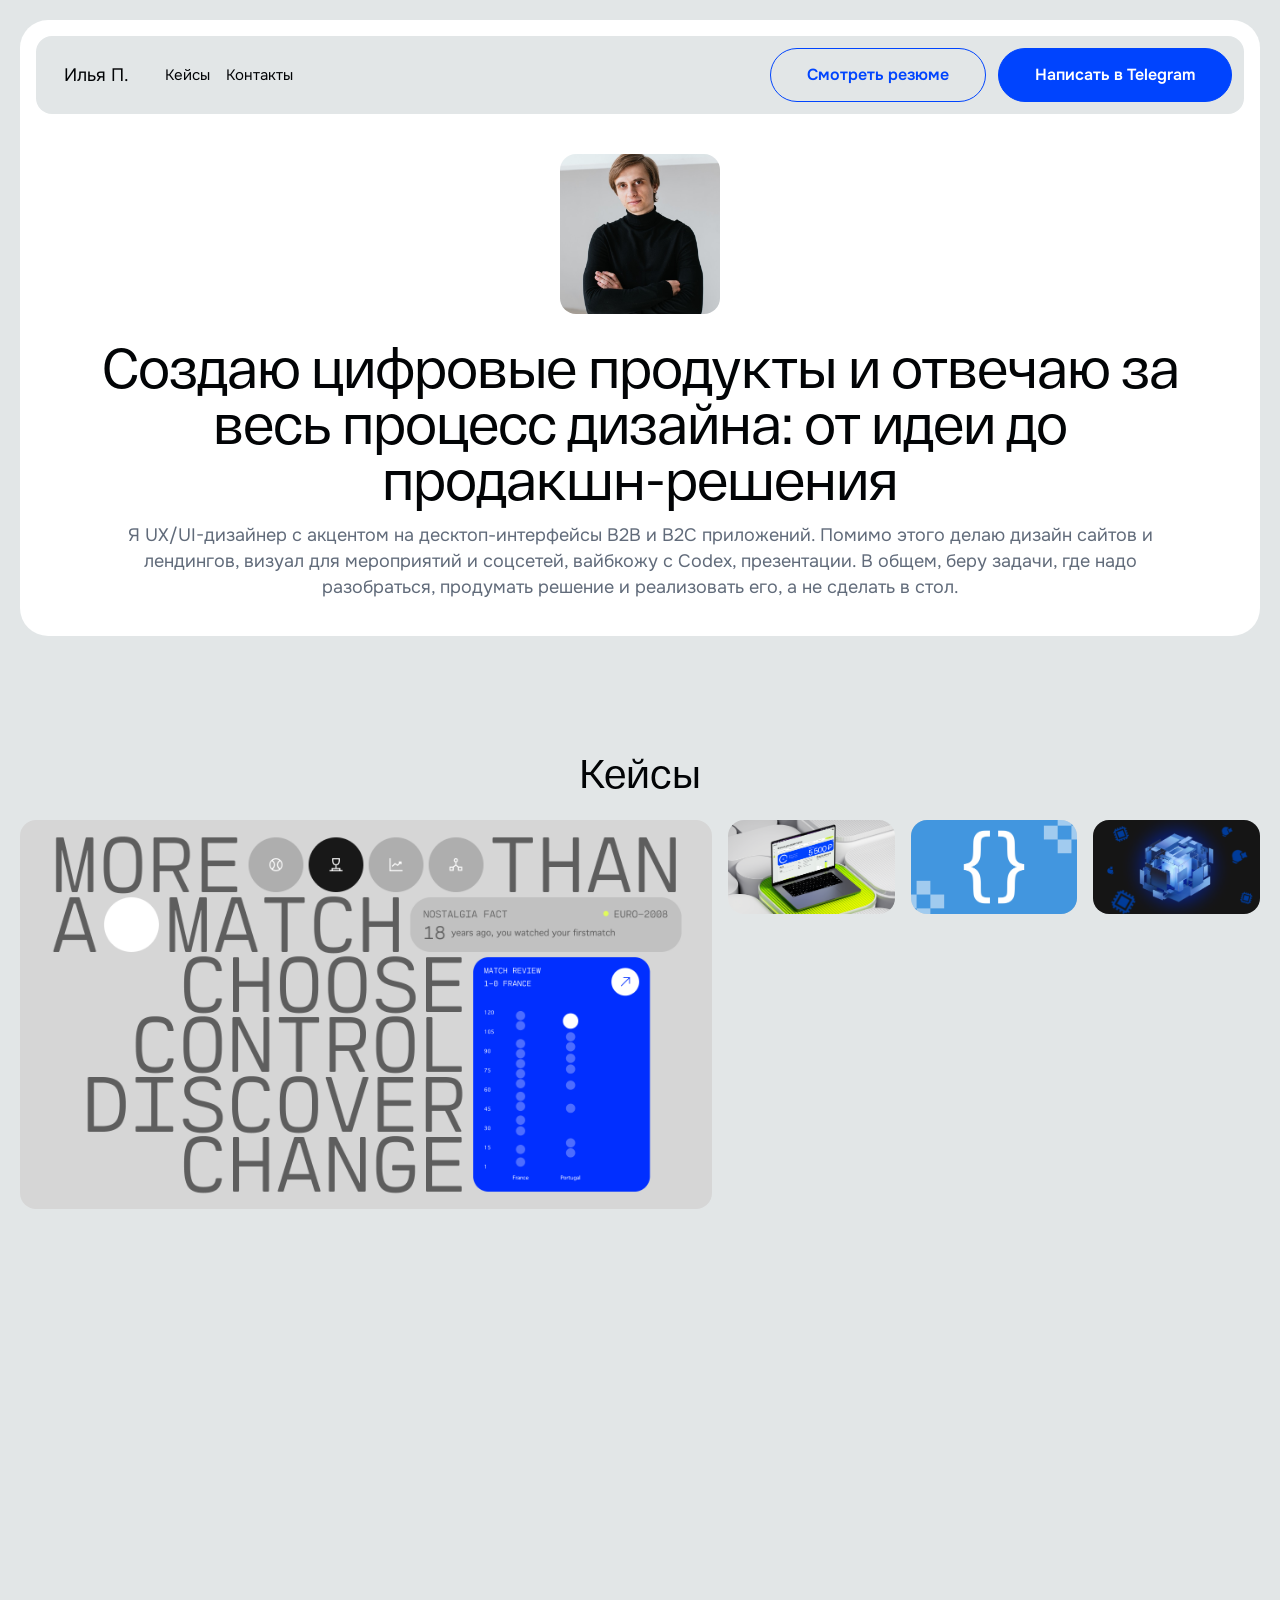
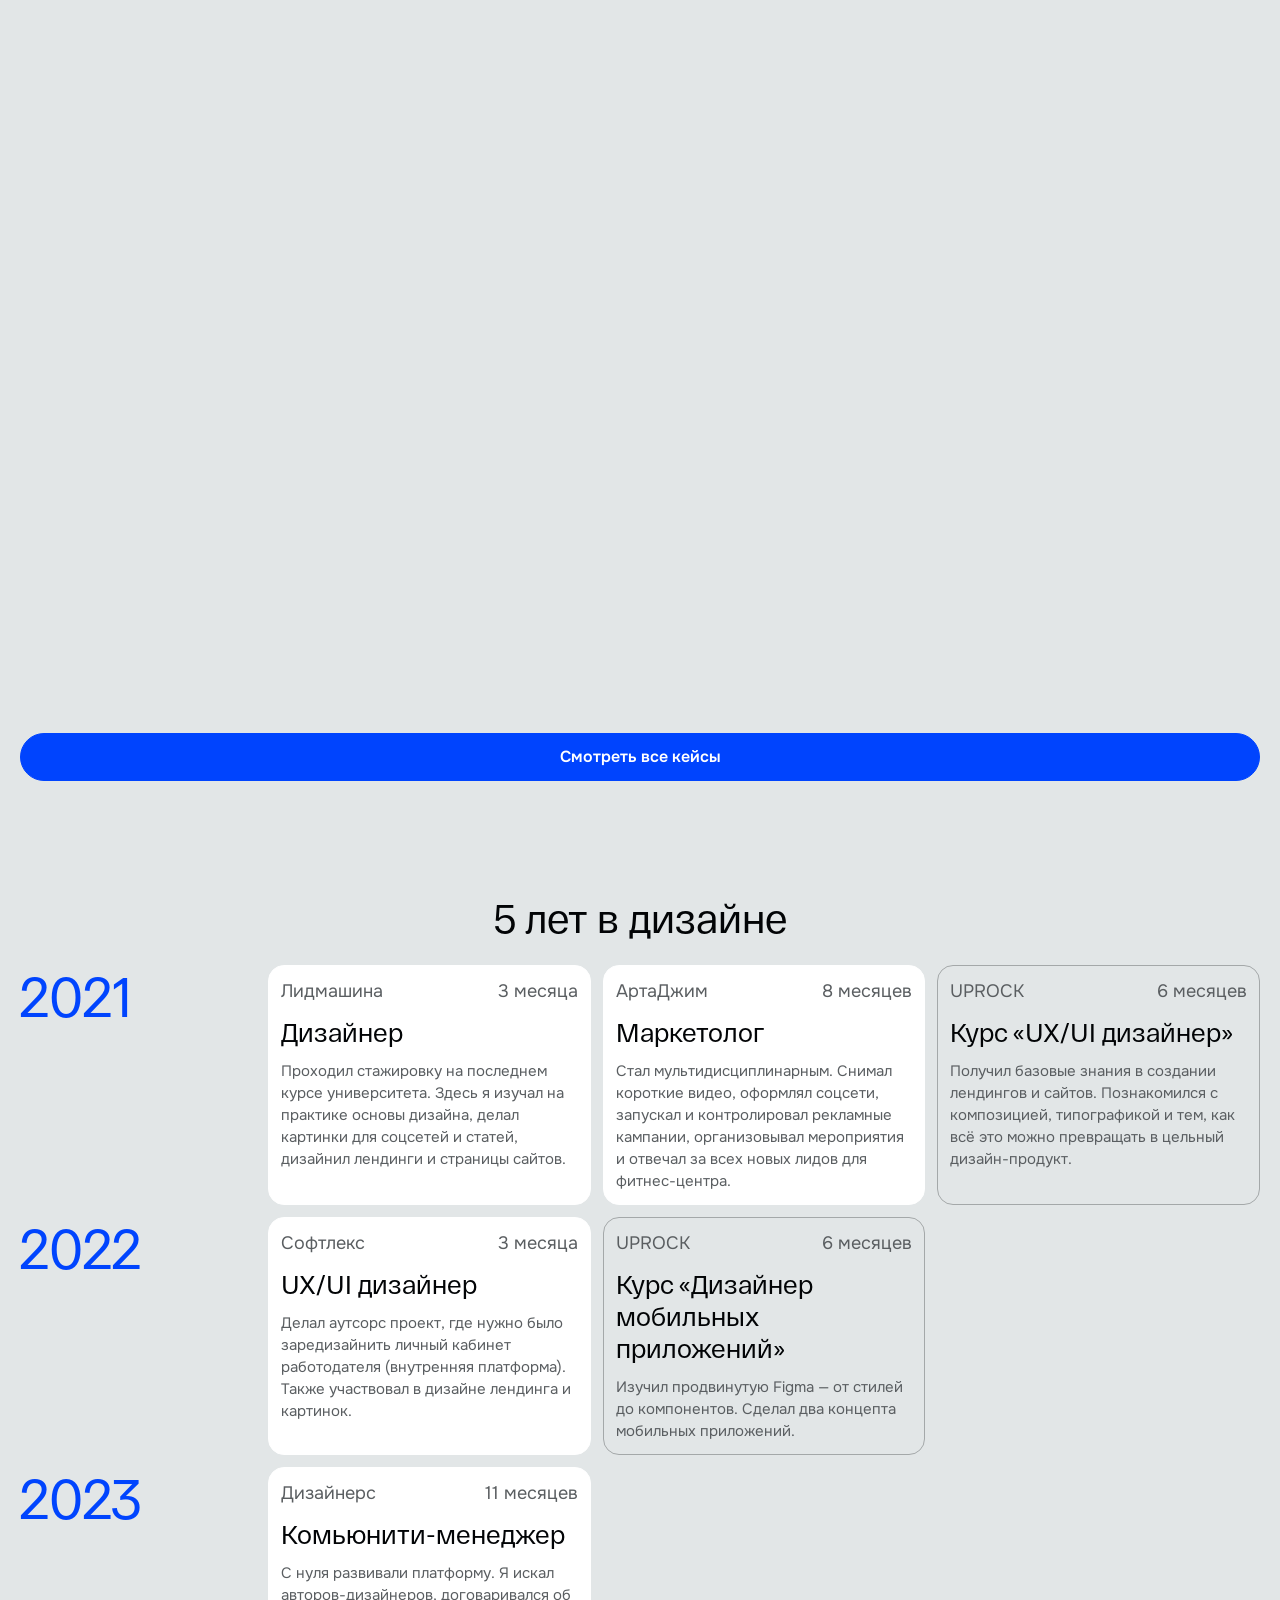
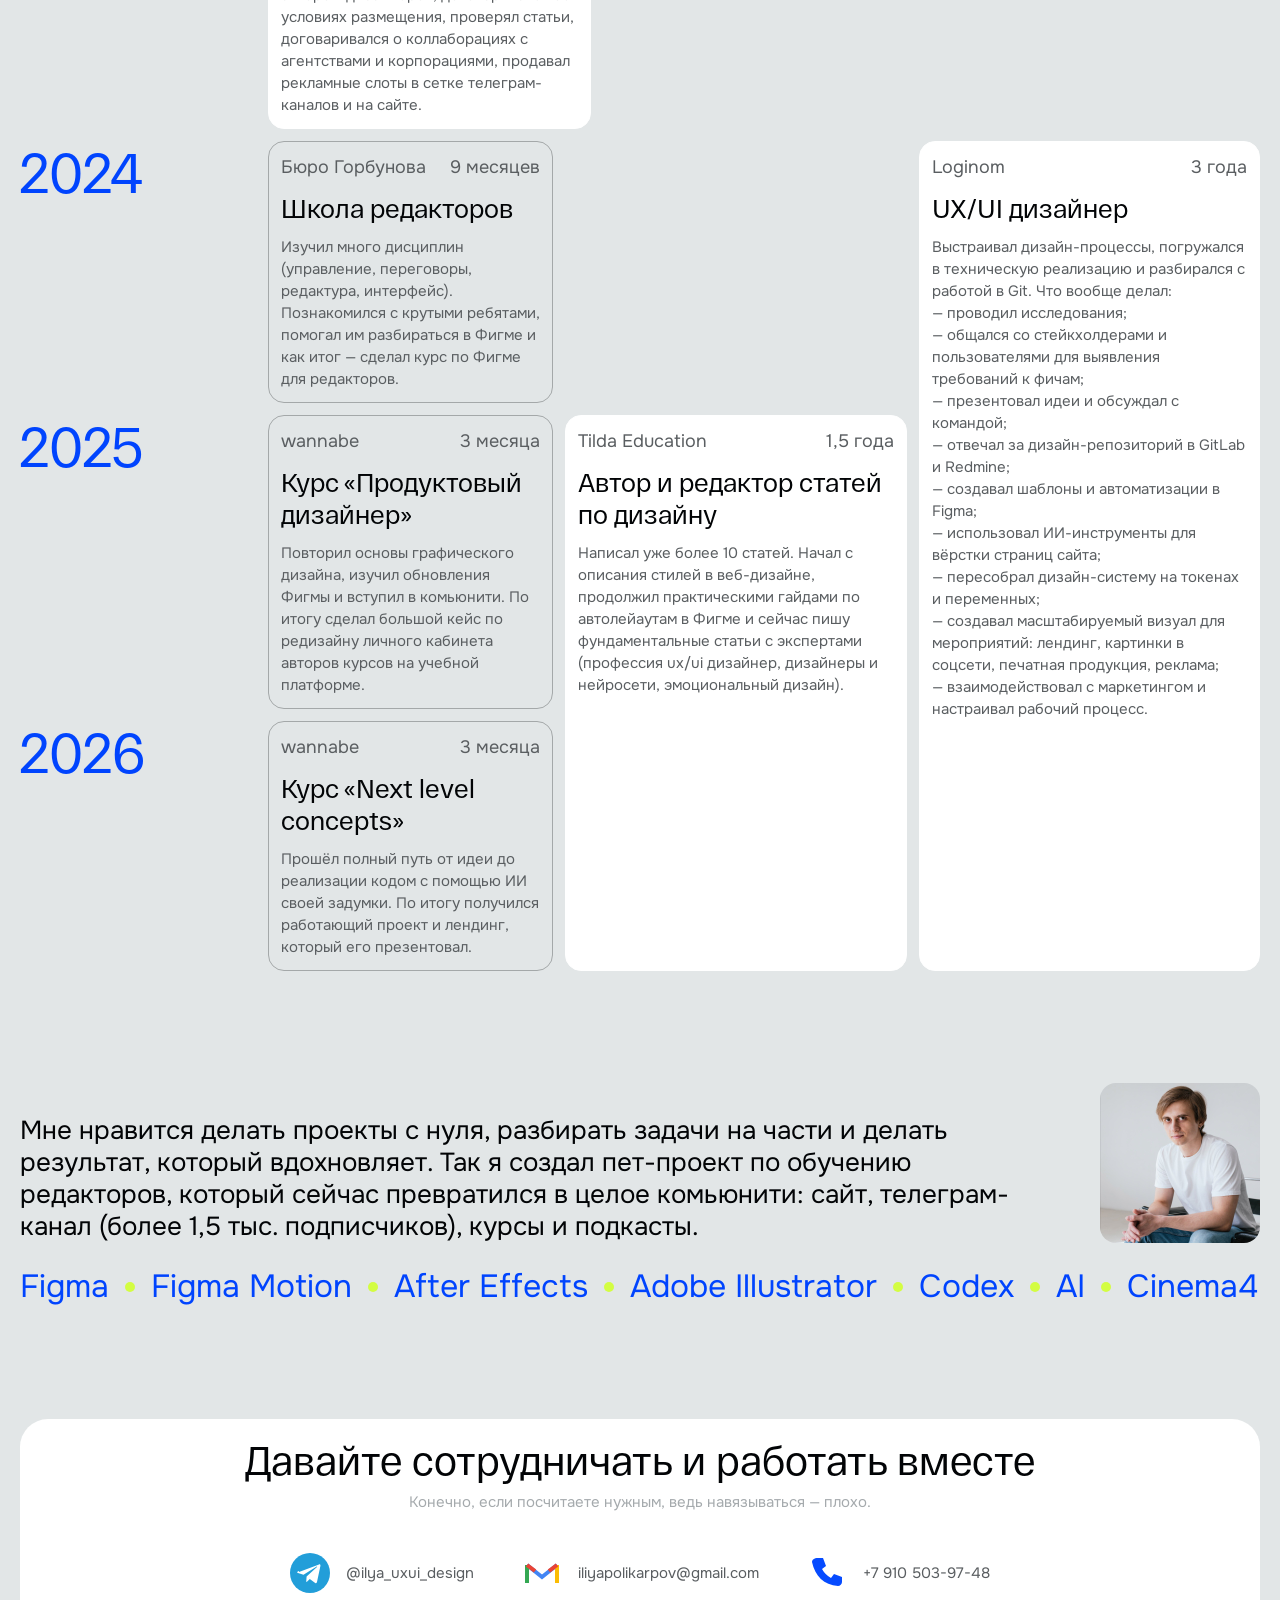
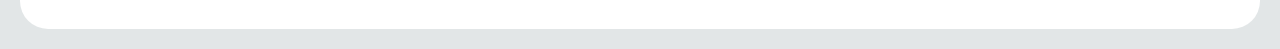
==== index.html @ 9dd13da1 "Update mobile page gutter from Figma" ====
<!doctype html>
<html lang="ru">
  <head>
    <meta charset="utf-8" />
    <meta name="viewport" content="width=device-width, initial-scale=1" />
    <meta name="theme-color" content="#e2e6e7" />
    <meta name="description" content="Илья Поликарпов — UX/UI-дизайнер. Цифровые продукты, интерфейсы, сайты и визуальные коммуникации." />
    <title>Илья Поликарпов — UX/UI-дизайнер</title>
    <link rel="preload" href="/fonts/rf-dewi-regular.otf" as="font" type="font/otf" crossorigin />
    <link rel="preload" href="/fonts/onest-cyrillic.woff2" as="font" type="font/woff2" crossorigin />
    <link rel="stylesheet" href="/styles.css?v=20261017-page-gutter" />
    <script type="module" src="/scripts/site.js?v=20261017-tags-admin"></script>
  </head>
  <body data-page="home">
    <div id="site"></div>
  </body>
</html>
---- styles.css ----
@font-face {
  font-family: "RF Dewi";
  src: url("/fonts/rf-dewi-regular.otf") format("opentype");
  font-style: normal;
  font-weight: 400;
  font-display: swap;
}

@font-face {
  font-family: "Onest";
  src: url("/fonts/onest-cyrillic.woff2") format("woff2");
  font-style: normal;
  font-weight: 400 700;
  font-display: swap;
  unicode-range: U+0301, U+0400-045F, U+0490-0491, U+04B0-04B1, U+2116;
}

@font-face {
  font-family: "Onest";
  src: url("/fonts/onest-latin.woff2") format("woff2");
  font-style: normal;
  font-weight: 400 700;
  font-display: swap;
  unicode-range: U+0000-00FF, U+0131, U+0152-0153, U+02BB-02BC, U+02C6, U+02DA, U+02DC, U+2000-206F, U+20AC, U+2122, U+2191, U+2193, U+2212, U+2215, U+FEFF, U+FFFD;
}

:root {
  color-scheme: light;
  --accent-1: #0044fe;
  --accent-1-hover: #0038d9;
  --accent-2: #d3fd42;
  --text-primary: #020406;
  --text-secondary: #5a5e61;
  --text-tertiary: #616b7a;
  --background-1: #e2e6e7;
  --surface: #fff;
  --charcoal: #323232;
  --page-gutter: 20px;
  --section-gap: 128px;
  --space-xxs: 8px;
  --space-xs: 12px;
  --space-s: 16px;
  --space-m: 24px;
  --space-l: 36px;
  --space-xl: 48px;
  --radius-xl: 999px;
  --radius-l: 40px;
  --radius-m: 24px;
  --radius-s: 16px;
  --radius-large: var(--radius-l);
  --radius-medium: var(--radius-m);
  --radius-small: var(--radius-s);
  --type-h1-size: 64px;
  --type-h1-line: 64px;
  --type-h1-tracking: -1.2px;
  --type-h2-size: 44px;
  --type-h2-line: 52px;
  --type-h2-tracking: -.8px;
  --type-h3-size: 28px;
  --type-h3-line: 36px;
  --type-h3-tracking: 0;
  --type-t1-size: 22px;
  --type-t1-line: 28px;
  --type-t2-size: 18px;
  --type-t2-line: 26px;
  --type-t3-size: 15px;
  --type-t3-line: 22px;
  --type-button-size: 16px;
  --type-button-line: 20px;
  --font-heading: "RF Dewi", Arial, sans-serif;
  --font-body: "Onest", Arial, sans-serif;
}

* { box-sizing: border-box; }

html { scroll-behavior: smooth; }

body {
  min-width: 320px;
  margin: 0;
  background: var(--background-1);
  color: var(--text-primary);
  font-family: var(--font-body);
  font-size: var(--type-t2-size);
  -webkit-font-smoothing: antialiased;
  text-rendering: optimizeLegibility;
}

button, a { font: inherit; }

a { color: inherit; }

a:focus-visible, button:focus-visible {
  outline: 3px solid var(--accent-1);
  outline-offset: 4px;
}

img { display: block; max-width: 100%; }

[hidden] { display: none !important; }

.page-content {
  width: min(100%, 2000px);
  margin-inline: auto;
  padding: var(--page-gutter);
  display: flex;
  flex-direction: column;
  gap: var(--section-gap);
}

.panel, .footer-panel {
  background: var(--surface);
  border-radius: var(--radius-l);
}

.hero-panel, .page-heading {
  padding: 16px 16px 36px;
}

.site-nav {
  min-height: 78px;
  padding: 12px;
  display: flex;
  align-items: center;
  justify-content: space-between;
  gap: 20px;
  border-radius: var(--radius-m);
  background: var(--background-1);
}

.nav-left, .nav-links, .nav-actions {
  display: flex;
  align-items: center;
}

.nav-left { gap: 36px; }
.nav-links { gap: 16px; }
.nav-actions { gap: 12px; }

.brand, .nav-links a {
  text-decoration: none;
  white-space: nowrap;
}

.brand {
  padding-left: 16px;
  font-size: var(--type-t2-size);
  line-height: var(--type-t2-line);
}

.brand-short { display: none; }

.nav-links a {
  padding: 7px 0;
  font-size: var(--type-t3-size);
  line-height: var(--type-t3-line);
  transition: color 160ms ease;
}

.nav-links a:hover, .nav-links a[aria-current="page"] { color: var(--accent-1); }

.button {
  min-height: 54px;
  padding: 16px 36px;
  display: inline-flex;
  align-items: center;
  justify-content: center;
  border: 1px solid var(--accent-1);
  border-radius: 999px;
  font-size: var(--type-button-size);
  font-weight: 600;
  line-height: var(--type-button-line);
  text-align: center;
  text-decoration: none;
  transition: background-color 160ms ease, border-color 160ms ease, color 160ms ease, transform 160ms ease;
}

.button:hover { transform: translateY(-1px); }
.button-primary { color: #fff; background: var(--accent-1); }
.button-primary:hover { border-color: var(--accent-1-hover); background: var(--accent-1-hover); }
.button-secondary { color: var(--accent-1); background: transparent; }
.button-secondary:hover { color: #fff; background: var(--accent-1); }

.hero-copy, .page-heading__copy {
  width: min(100%, 1300px);
  margin: 40px auto 0;
  display: flex;
  flex-direction: column;
  align-items: center;
  gap: 16px;
  text-align: center;
}

.hero-copy { max-width: 1100px; gap: 24px; }
.hero-copy__text { width: 100%; display: flex; flex-direction: column; align-items: center; gap: 16px; }

.hero-avatar, .contact-intro > img {
  width: 160px;
  height: 160px;
  flex: 0 0 auto;
  border-radius: var(--radius-small);
  object-fit: cover;
}

.hero-avatar { border-radius: var(--radius-medium); object-position: center 40%; }

h1, h2, h3, h4, p { margin: 0; }

.hero-copy__text h1, .page-heading__copy h1, .contact-intro h1 {
  font-family: var(--font-heading);
  font-size: var(--type-h1-size);
  font-weight: 400;
  line-height: var(--type-h1-line);
  letter-spacing: var(--type-h1-tracking);
}

.hero-copy__text h1 { max-width: 1100px; }

.hero-copy__text p, .page-heading__copy p, .contact-intro p {
  color: var(--text-tertiary);
  font-size: var(--type-t2-size);
  line-height: var(--type-t2-line);
}

.hero-copy__text p { max-width: 1100px; }

.content-section { display: flex; flex-direction: column; gap: 24px; }

.section-title {
  font-family: var(--font-heading);
  font-size: var(--type-h2-size);
  font-weight: 400;
  line-height: var(--type-h2-line);
  text-align: center;
}

.featured-stage { position: relative; }
.featured-grid { overflow: hidden; }
.featured-track { display: grid; grid-template-columns: minmax(0, 4.23fr) repeat(3, minmax(0, 1fr)); gap: 16px; }

.featured-card {
  position: relative;
  min-width: 0;
  aspect-ratio: 16 / 9;
  overflow: visible;
  display: block;
  border-radius: var(--radius-s);
  background: #cfd3d4;
  text-decoration: none;
}

.featured-card > img {
  width: 100%;
  height: 100%;
  border-radius: inherit;
  object-fit: cover;
  transition: filter 180ms ease, transform 180ms ease;
}
.featured-card picture { width: 100%; height: 100%; display: block; }
.featured-card picture img { width: 100%; height: 100%; border-radius: inherit; object-fit: cover; }
.featured-card__mobile-copy { display: none; }

.featured-card:hover picture img { filter: brightness(.94); }
.featured-card__label { position: absolute; left: 12px; bottom: 12px; color: transparent; }

.case-tooltip {
  position: fixed;
  z-index: 20;
  left: 0;
  top: 0;
  width: min(500px, calc(100vw - 24px));
  padding: 16px;
  display: none;
  flex-direction: column;
  gap: 10px;
  overflow: hidden;
  border-radius: var(--radius-small);
  color: var(--text-primary);
  background: var(--accent-2);
  box-shadow: 0 12px 36px rgb(0 0 0 / 15%);
  pointer-events: none;
}

.case-tooltip strong {
  font-family: var(--font-heading);
  font-size: var(--type-h3-size);
  font-weight: 400;
  line-height: 1.2;
}

.case-tooltip > span:not(.tag-list) { font-size: 14px; line-height: 1.45; }
.case-tooltip.is-visible { display: flex; }

.tag-list { display: flex; flex-wrap: wrap; gap: var(--space-xxs); }
.tag {
  padding: var(--space-xxs) var(--space-s);
  border: 1px solid currentColor;
  border-radius: 999px;
  font-size: var(--type-t2-size);
  line-height: var(--type-t2-line);
  white-space: nowrap;
}

.all-cases { width: 100%; min-height: 48px; padding: 12px 20px; }

.experience-section { gap: 24px; }
.timeline { width: 100%; display: flex; flex-direction: column; gap: 12px; }
.timeline-early { display: flex; flex-direction: column; gap: 12px; }
.timeline-late { display: grid; grid-template-columns: 43% minmax(0, 1fr) minmax(0, 1fr); grid-template-rows: auto auto auto; gap: 12px; align-items: stretch; }
.timeline-late .timeline-year { grid-column: 1; grid-template-columns: 200px minmax(0, 1fr); gap: 48px; }
.timeline-late .timeline-year--2024 { grid-row: 1; }
.timeline-late .timeline-year--2025 { grid-row: 2; }
.timeline-late .timeline-year--2026 { grid-row: 3; }
.timeline-late .experience-grid { grid-template-columns: minmax(0, 1fr); }
.timeline-late .experience-card--tilda { grid-column: 2; grid-row: 2 / 4; }
.timeline-late .experience-card--loginom { grid-column: 3; grid-row: 1 / 4; }

.timeline-year {
  display: grid;
  grid-template-columns: 200px minmax(0, 1fr);
  align-items: start;
  gap: 48px;
}

.timeline-year > h3 {
  padding-top: 2px;
  color: var(--accent-1);
  font-family: var(--font-heading);
  font-size: 52px;
  font-weight: 400;
  line-height: 1;
}

.experience-grid { display: grid; grid-template-columns: repeat(3, minmax(0, 1fr)); gap: 12px; }

.experience-card {
  min-width: 0;
  padding: 12px;
  display: flex;
  flex-direction: column;
  gap: 12px;
  border: 1px solid var(--surface);
  border-radius: var(--radius-small);
  background: var(--surface);
}

.experience-card--course { border-color: #a4a8a9; background: transparent; }
.experience-card__meta { display: flex; justify-content: space-between; gap: 8px; color: var(--text-secondary); font-size: var(--type-t2-size); line-height: var(--type-t2-line); }
.experience-card h4 { font-family: var(--font-heading); font-size: var(--type-h3-size); font-weight: 400; line-height: var(--type-h3-line); }
.experience-card p { color: var(--text-secondary); font-size: var(--type-t3-size); line-height: var(--type-t3-line); }
.experience-card--loginom p { white-space: pre-line; }

.about-section { display: flex; flex-direction: column; gap: 24px; }
.about-copy { display: flex; align-items: flex-end; justify-content: space-between; gap: 32px; }
.about-copy p { max-width: 1200px; font-size: var(--type-h3-size); line-height: var(--type-h3-line); }
.about-copy img { width: 160px; height: 160px; flex: 0 0 auto; border-radius: var(--radius-small); object-fit: cover; }

.program-marquee { overflow: hidden; color: var(--accent-1); }
.marquee-track { width: max-content; display: flex; animation: marquee-scroll 34s linear infinite; }
.marquee-group { display: flex; flex: 0 0 auto; align-items: center; }
.marquee-item { display: inline-flex; align-items: center; gap: 16px; padding-right: 16px; font-size: 32px; line-height: 1.25; white-space: nowrap; }
.marquee-item i { width: 10px; height: 10px; flex: 0 0 auto; border-radius: 50%; background: var(--accent-2); }
.program-marquee:hover .marquee-track { animation-play-state: paused; }

@keyframes marquee-scroll { to { transform: translateX(-50%); } }

.footer-panel {
  padding: 16px 24px 36px;
  display: flex;
  flex-direction: column;
  align-items: center;
  gap: 8px;
  text-align: center;
}

.footer-panel h2 { font-family: var(--font-heading); font-size: var(--type-h2-size); font-weight: 400; line-height: var(--type-h2-line); }
.footer-panel > p { color: #a5aaad; font-size: var(--type-t3-size); line-height: var(--type-t3-line); }
.footer-links { margin-top: 32px; display: flex; align-items: center; justify-content: center; gap: 48px; }
.footer-links a { display: inline-flex; align-items: center; gap: 16px; color: var(--text-secondary); font-size: var(--type-t3-size); line-height: var(--type-t3-line); text-decoration: none; }
.footer-links a:hover { color: var(--accent-1); }
.footer-links svg { width: 40px; height: 40px; flex: 0 0 auto; }

.page-heading { padding-bottom: 32px; }
.page-heading__copy { margin-top: 40px; gap: 16px; }
.page-heading__copy h1 { max-width: 1300px; }
.page-heading__copy p { max-width: 1300px; font-size: var(--type-t3-size); line-height: var(--type-t3-line); }

.cases-content { gap: 48px; }
.cases-section { gap: 24px; }
.filter-list { display: flex; flex-wrap: wrap; justify-content: center; gap: 8px; }

.filter-button {
  min-height: 40px;
  padding: 5px 20px;
  border: 1px solid var(--accent-1);
  border-radius: 999px;
  color: var(--accent-1);
  background: transparent;
  cursor: pointer;
  font-size: var(--type-t1-size);
  line-height: var(--type-t1-line);
  transition: color 160ms ease, background-color 160ms ease;
}

.filter-button:hover { background: rgb(0 68 254 / 10%); }
.filter-button[aria-pressed="true"] { color: #fff; background: var(--accent-1); }

.case-grid { display: grid; grid-template-columns: repeat(4, minmax(0, 1fr)); align-items: stretch; gap: 12px; }

.case-card {
  min-width: 0;
  padding: 8px;
  display: flex;
  flex-direction: column;
  gap: 8px;
  border-radius: var(--radius-small);
  background: var(--surface);
  text-decoration: none;
  transition: transform 160ms ease, box-shadow 160ms ease;
}

.case-card:hover { transform: translateY(-3px); box-shadow: 0 10px 26px rgb(16 28 38 / 10%); }
.case-card picture { width: 100%; aspect-ratio: 16 / 9; overflow: hidden; border-radius: var(--radius-s); }
.case-card picture img { width: 100%; height: 100%; border-radius: inherit; object-fit: cover; }
.case-card__body { flex: 1; display: flex; flex-direction: column; align-items: flex-start; gap: 8px; }
.case-card h3 { font-family: var(--font-heading); font-size: var(--type-h3-size); font-weight: 400; line-height: var(--type-h3-line); letter-spacing: var(--type-h3-tracking); }
.case-card p { color: var(--text-secondary); font-size: var(--type-t3-size); line-height: var(--type-t3-line); }
.case-card .tag-list { margin-top: auto; padding-top: 4px; }
.empty-state { padding: 40px 12px; color: var(--text-secondary); text-align: center; }

.contacts-panel { padding: 16px; display: flex; flex-direction: column; gap: 48px; }
.contact-intro { width: min(100%, 1300px); margin-inline: auto; display: flex; flex-direction: column; align-items: center; gap: 24px; text-align: center; }
.contact-intro > img { object-position: center 52%; }
.contact-intro h1 { font-size: var(--type-h1-size); line-height: var(--type-h1-line); letter-spacing: var(--type-h1-tracking); }
.contact-intro p { font-size: var(--type-t2-size); line-height: var(--type-t2-line); }
.contact-grid { display: grid; grid-template-columns: repeat(3, minmax(0, 1fr)); gap: 8px; }

.contact-card {
  min-width: 0;
  min-height: 150px;
  padding: 12px;
  display: flex;
  flex-direction: column;
  justify-content: space-between;
  gap: 28px;
  border: 1px solid var(--background-1);
  border-radius: var(--radius-s);
  background: var(--background-1);
  text-decoration: none;
  transition: color 160ms ease, border-color 160ms ease, background-color 160ms ease;
}

.contact-card:hover { border-color: var(--accent-1); background: #f0f3f4; }
.contact-card__label { color: var(--text-secondary); font-size: var(--type-t1-size); line-height: var(--type-t1-line); }
.contact-card__value { color: var(--accent-1); font-family: var(--font-heading); font-size: var(--type-h3-size); line-height: var(--type-h3-line); overflow-wrap: anywhere; }

@media (min-width: 1920px) {
  :root { --page-gutter: 20px; }
  .page-content { gap: var(--section-gap); }
  .featured-stage { height: calc(300vh + 56vw); }
  .featured-grid { position: sticky; top: 8vh; }
  .featured-track { grid-template-columns: minmax(250px, 1fr) repeat(3, 250px); gap: 24px; }
  .featured-card { aspect-ratio: 16 / 9; overflow: hidden; }
  .hero-copy__text h1 { font-size: var(--type-h1-size); line-height: var(--type-h1-line); letter-spacing: var(--type-h1-tracking); }
  .timeline-year, .timeline-late .timeline-year { grid-template-columns: 200px minmax(0, 1fr); gap: 48px; }
  .timeline-year > h3 { font-size: var(--type-h1-size); line-height: var(--type-h1-line); }
}

@media (min-width: 1140px) and (max-width: 1919px) {
  :root {
    --section-gap: 112px;
    --radius-l: 28px;
    --radius-m: 16px;
    --type-h1-size: 56px;
    --type-h1-line: 56px;
    --type-h1-tracking: -1px;
    --type-h2-size: 40px;
    --type-h2-line: 48px;
    --type-h2-tracking: -.6px;
    --type-h3-size: 26px;
    --type-h3-line: 32px;
  }
  .featured-stage { height: calc(300vh + 56vw); }
  .featured-grid { position: sticky; top: 8vh; }
  .featured-track { grid-template-columns: minmax(0, 1fr) repeat(3, clamp(140px, 13.02vw, 250px)); gap: clamp(12px, 1.25vw, 24px); }
  .featured-card { aspect-ratio: 16 / 9; overflow: hidden; }
  .timeline-year, .timeline-late .timeline-year { grid-template-columns: 200px minmax(0, 1fr); gap: 48px; }
  .timeline-year > h3 { font-size: var(--type-h1-size); line-height: var(--type-h1-line); }
  .timeline-late { grid-template-columns: 43% minmax(0, 1fr) minmax(0, 1fr); }
  .timeline-late .experience-grid { grid-template-columns: minmax(0, 1fr); }
  .case-grid { grid-template-columns: repeat(3, minmax(0, 1fr)); }
}

@media (min-width: 768px) and (max-width: 1139px) {
  :root {
    --page-gutter: 16px;
    --section-gap: 96px;
    --space-xxs: 4px;
    --space-xs: 8px;
    --space-s: 14px;
    --space-m: 22px;
    --space-l: 32px;
    --space-xl: 36px;
    --radius-l: 24px;
    --radius-m: 14px;
    --radius-s: 14px;
    --type-h1-size: 48px;
    --type-h1-line: 48px;
    --type-h1-tracking: -.6px;
    --type-h2-size: 36px;
    --type-h2-line: 43px;
    --type-h2-tracking: -.3px;
    --type-h3-size: 24px;
    --type-h3-line: 28px;
    --type-t1-size: 20px;
    --type-t1-line: 26px;
    --type-t2-size: 17px;
    --type-t2-line: 23px;
    --type-button-size: 15px;
  }
  .hero-panel, .page-heading { padding: 12px 12px 28px; }
  .site-nav { gap: 12px; }
  .nav-left { gap: 20px; }
  .nav-actions { gap: 8px; }
  .button { min-height: 44px; padding: 11px 16px; font-size: var(--type-button-size); line-height: var(--type-button-line); }
  .brand { padding-left: 8px; font-size: var(--type-t2-size); }
  .nav-links { gap: 12px; }
  .nav-links a { font-size: var(--type-t3-size); }
  .featured-stage { height: calc(300vh + 56vw); }
  .featured-grid { position: sticky; top: 8vh; }
  .featured-track { display: flex; gap: 24px; }
  .featured-card { flex: 0 0 100%; aspect-ratio: 16 / 9; overflow: hidden; }
  .timeline { display: grid; grid-template-columns: repeat(2, minmax(0, 1fr)); }
  .timeline-early, .timeline-late, .timeline-late-years { display: contents; }
  .timeline-year, .timeline-late .timeline-year { display: flex; flex-direction: column; gap: 16px; }
  .timeline-year > h3 { font-size: var(--type-h1-size); }
  .timeline-year--2021, .timeline-year--2022 { grid-column: 1 / -1; }
  .timeline-year--2023 { grid-column: 1; }
  .timeline-late .timeline-year--2024 { grid-column: 2; grid-row: auto; }
  .timeline-late .timeline-year--2025 { grid-column: 1; grid-row: auto; }
  .timeline-late .timeline-year--2026 { grid-column: 2; grid-row: auto; }
  .timeline-early .experience-grid { grid-template-columns: repeat(3, minmax(0, 1fr)); }
  .timeline-late .experience-grid { grid-template-columns: minmax(0, 1fr); }
  .timeline .experience-card--tilda, .timeline .experience-card--loginom { grid-column: 1 / -1; grid-row: auto; }
  .case-grid { grid-template-columns: repeat(2, minmax(0, 1fr)); }
  .contact-grid { grid-template-columns: repeat(2, minmax(0, 1fr)); }
  .contact-card__value { font-size: 24px; }
}

@media (max-width: 767px) {
  :root {
    --page-gutter: 16px;
    --section-gap: 64px;
    --space-xxs: 4px;
    --space-xs: 8px;
    --space-s: 12px;
    --space-m: 18px;
    --space-l: 24px;
    --space-xl: 28px;
    --radius-l: 16px;
    --radius-m: 12px;
    --radius-s: 12px;
    --type-h1-size: 32px;
    --type-h1-line: 32px;
    --type-h1-tracking: 0;
    --type-h2-size: 26px;
    --type-h2-line: 31px;
    --type-h2-tracking: 0;
    --type-h3-size: 20px;
    --type-h3-line: 24px;
    --type-t1-size: 18px;
    --type-t1-line: 24px;
    --type-t2-size: 16px;
    --type-t2-line: 22px;
    --type-t3-size: 14px;
    --type-t3-line: 20px;
    --type-button-size: 15px;
    --type-button-line: 18px;
  }
  body { font-size: var(--type-t2-size); }
  .page-content { gap: var(--section-gap); }
  .hero-panel, .page-heading { padding: 8px 8px 20px; border-radius: 24px; }
  .site-nav { min-height: 0; padding: var(--space-xs); display: flex; align-items: stretch; flex-direction: column; justify-content: flex-start; gap: var(--space-l); border-radius: var(--radius-m); }
  .nav-left { width: 100%; justify-content: space-between; gap: 8px; padding: var(--space-xs) var(--space-xs) 0; }
  .nav-links { gap: var(--space-m); }
  .brand { padding-left: var(--space-s); font-size: var(--type-t1-size); line-height: var(--type-t1-line); }
  .brand-full { display: none; }
  .brand-short { display: inline; }
  .nav-links a { padding: 0; font-size: var(--type-t1-size); line-height: var(--type-t1-line); }
  .nav-actions { width: 100%; margin-top: 0; display: grid; grid-template-columns: minmax(0, 1fr); gap: var(--space-xs); }
  .nav-actions .button { width: 100%; min-height: 44px; padding: var(--space-s) var(--space-l); font-size: var(--type-button-size); line-height: var(--type-button-line); }
  .hero-copy, .page-heading__copy { margin-top: 24px; gap: 12px; }
  .hero-copy__text { gap: 12px; }
  .hero-avatar, .contact-intro > img { width: 120px; height: 120px; border-radius: 12px; }
  .contact-intro > img { width: 160px; height: 160px; }
  .hero-copy__text h1, .page-heading__copy h1, .contact-intro h1 { font-size: var(--type-h1-size); line-height: var(--type-h1-line); letter-spacing: var(--type-h1-tracking); }
  .hero-copy__text p, .page-heading__copy p, .contact-intro p { font-size: var(--type-t2-size); line-height: var(--type-t2-line); }
  .section-title { font-size: var(--type-h2-size); line-height: var(--type-h2-line); }
  .content-section { gap: 16px; }
  .featured-stage { height: auto; }
  .featured-grid { position: static; overflow: visible; }
  .featured-track { display: flex; flex-direction: column; gap: 8px; }
  .featured-card { flex: auto; height: auto; aspect-ratio: auto; display: flex; flex-direction: column; gap: 10px; padding: 8px 8px 20px; border-radius: 10px; overflow: hidden; }
  .featured-card { background: var(--surface); }
  .featured-card picture { height: auto; aspect-ratio: 384 / 234; flex: 0 0 auto; }
  .featured-card > img { height: 100%; object-fit: cover; }
  .featured-card picture img { border-radius: 10px; }
  .featured-card__label { display: none; }
  .featured-card__mobile-copy { display: flex; flex-direction: column; gap: 8px; padding: 0 8px; }
  .featured-card__mobile-copy h3 { font-family: var(--font-heading); font-size: var(--type-h3-size); font-weight: 400; line-height: var(--type-h3-line); }
  .featured-card__mobile-copy p { color: var(--text-secondary); font-size: var(--type-t3-size); line-height: var(--type-t3-line); }
  .featured-card__mobile-copy .tag-list { gap: var(--space-xxs); }
  .case-tooltip { display: none !important; }
  .all-cases { min-height: 38px; padding: 8px 12px; font-size: 12px; }
  .timeline { gap: 12px; }
  .timeline-year, .timeline-late .timeline-year { grid-template-columns: 1fr; gap: 8px; }
  .timeline-year > h3 { font-size: var(--type-h3-size); }
  .experience-grid { grid-template-columns: minmax(0, 1fr); gap: 8px; }
  .timeline-late { display: flex; flex-direction: column; }
  .timeline-late .experience-grid { grid-template-columns: minmax(0, 1fr); }
  .experience-card { padding: 10px; gap: 8px; }
  .experience-card h4 { font-size: var(--type-h3-size); }
  .experience-card p { font-size: var(--type-t3-size); }
  .about-section { gap: 16px; }
  .about-copy { flex-direction: column; align-items: flex-start; gap: 12px; }
  .about-copy p { font-size: var(--type-h3-size); line-height: var(--type-h3-line); }
  .about-copy img { width: 112px; height: 112px; }
  .marquee-item { gap: 10px; padding-right: 10px; font-size: 24px; }
  .marquee-item i { width: 8px; height: 8px; }
  .footer-panel { padding: 16px 12px 20px; border-radius: 24px; gap: 6px; }
  .footer-panel h2 { font-size: var(--type-h2-size); line-height: var(--type-h2-line); }
  .footer-panel > p { font-size: var(--type-t3-size); line-height: var(--type-t3-line); }
  .footer-links { margin-top: 24px; flex-direction: column; align-items: flex-start; gap: 12px; }
  .footer-links a { font-size: var(--type-t3-size); }
  .footer-links svg { width: 32px; height: 32px; }
  .cases-content { gap: 24px; }
  .page-heading__copy { margin-top: 24px; }
  .cases-section { gap: 16px; }
  .filter-list { justify-content: center; gap: 8px 12px; }
  .filter-button { min-height: 50px; padding: 8px 24px; font-size: var(--type-t1-size); line-height: var(--type-t1-line); }
  .case-grid { grid-template-columns: minmax(0, 1fr); gap: 8px; }
  .case-card { padding: 8px; gap: 8px; }
  .case-card__body { gap: 6px; }
  .case-card h3 { font-size: var(--type-h3-size); line-height: var(--type-h3-line); }
  .case-card p { font-size: var(--type-t3-size); line-height: var(--type-t3-line); }
  .contacts-panel { padding: 8px; gap: 24px; border-radius: 24px; }
  .contact-intro { gap: 16px; }
  .contact-intro h1 { font-size: var(--type-h1-size); line-height: var(--type-h1-line); }
  .contact-intro p { font-size: var(--type-t2-size); }
  .contact-grid { grid-template-columns: minmax(0, 1fr); gap: 6px; }
  .contact-card { min-height: 104px; padding: 10px; gap: 20px; border-radius: 12px; }
  .contact-card__label { font-size: var(--type-t3-size); }
  .contact-card__value { font-size: var(--type-h3-size); }
}

@media (min-width: 450px) and (max-width: 767px) {
  :root {
    --page-gutter: 16px;
    --section-gap: 80px;
    --radius-l: 20px;
    --type-h1-size: 40px;
    --type-h1-line: 40px;
    --type-h2-size: 30px;
    --type-h2-line: 36px;
    --type-h3-size: 22px;
    --type-h3-line: 26px;
    --type-t1-size: 18px;
    --type-t1-line: 24px;
    --type-t2-size: 16px;
    --type-t2-line: 22px;
    --type-t3-size: 14px;
    --type-t3-line: 20px;
  }
  .hero-avatar, .contact-intro > img { width: 136px; height: 136px; }
  .hero-copy__text h1, .page-heading__copy h1, .contact-intro h1 { font-size: var(--type-h1-size); }
  .hero-copy__text p, .page-heading__copy p, .contact-intro p { font-size: var(--type-t2-size); }
}

@media (max-width: 449px) {
  :root { --page-gutter: 16px; --section-gap: 64px; }
  .brand { font-size: var(--type-t1-size); }
  .nav-links { gap: 12px; }
  .nav-links a { font-size: var(--type-t1-size); }
  .hero-copy__text h1, .page-heading__copy h1, .contact-intro h1 { font-size: var(--type-h1-size); }
  .hero-copy__text p, .page-heading__copy p, .contact-intro p { font-size: var(--type-t2-size); }
}

@media (min-width: 768px) and (prefers-reduced-motion: reduce) {
  .featured-stage { height: auto !important; }
  .featured-grid { position: static !important; overflow: visible; }
  .featured-track { display: flex !important; gap: 24px; overflow-x: auto; padding-bottom: 8px; scroll-snap-type: x mandatory; }
  .featured-card { flex: 0 0 min(84vw, 900px) !important; scroll-snap-align: start; }
}

@media (min-width: 1140px) and (prefers-reduced-motion: reduce) {
  .featured-stage { height: auto !important; }
  .featured-grid { position: static !important; overflow: visible; }
  .featured-track { display: grid !important; grid-template-columns: minmax(0, 1fr) repeat(3, clamp(140px, 13.02vw, 250px)) !important; gap: clamp(12px, 1.25vw, 24px); overflow: visible; padding-bottom: 0; }
  .featured-card { flex: initial !important; scroll-snap-align: unset; }
}

@media (prefers-reduced-motion: reduce) {
  *, *::before, *::after { scroll-behavior: auto !important; animation-duration: .01ms !important; animation-iteration-count: 1 !important; transition-duration: .01ms !important; }
  .marquee-track { animation: none; }
  .featured-stage { height: auto !important; }
  .featured-grid { position: static !important; overflow: visible; }
  .featured-track { display: grid !important; grid-template-columns: minmax(0, 1fr) !important; transform: none !important; }
  .featured-card { display: block; }
}
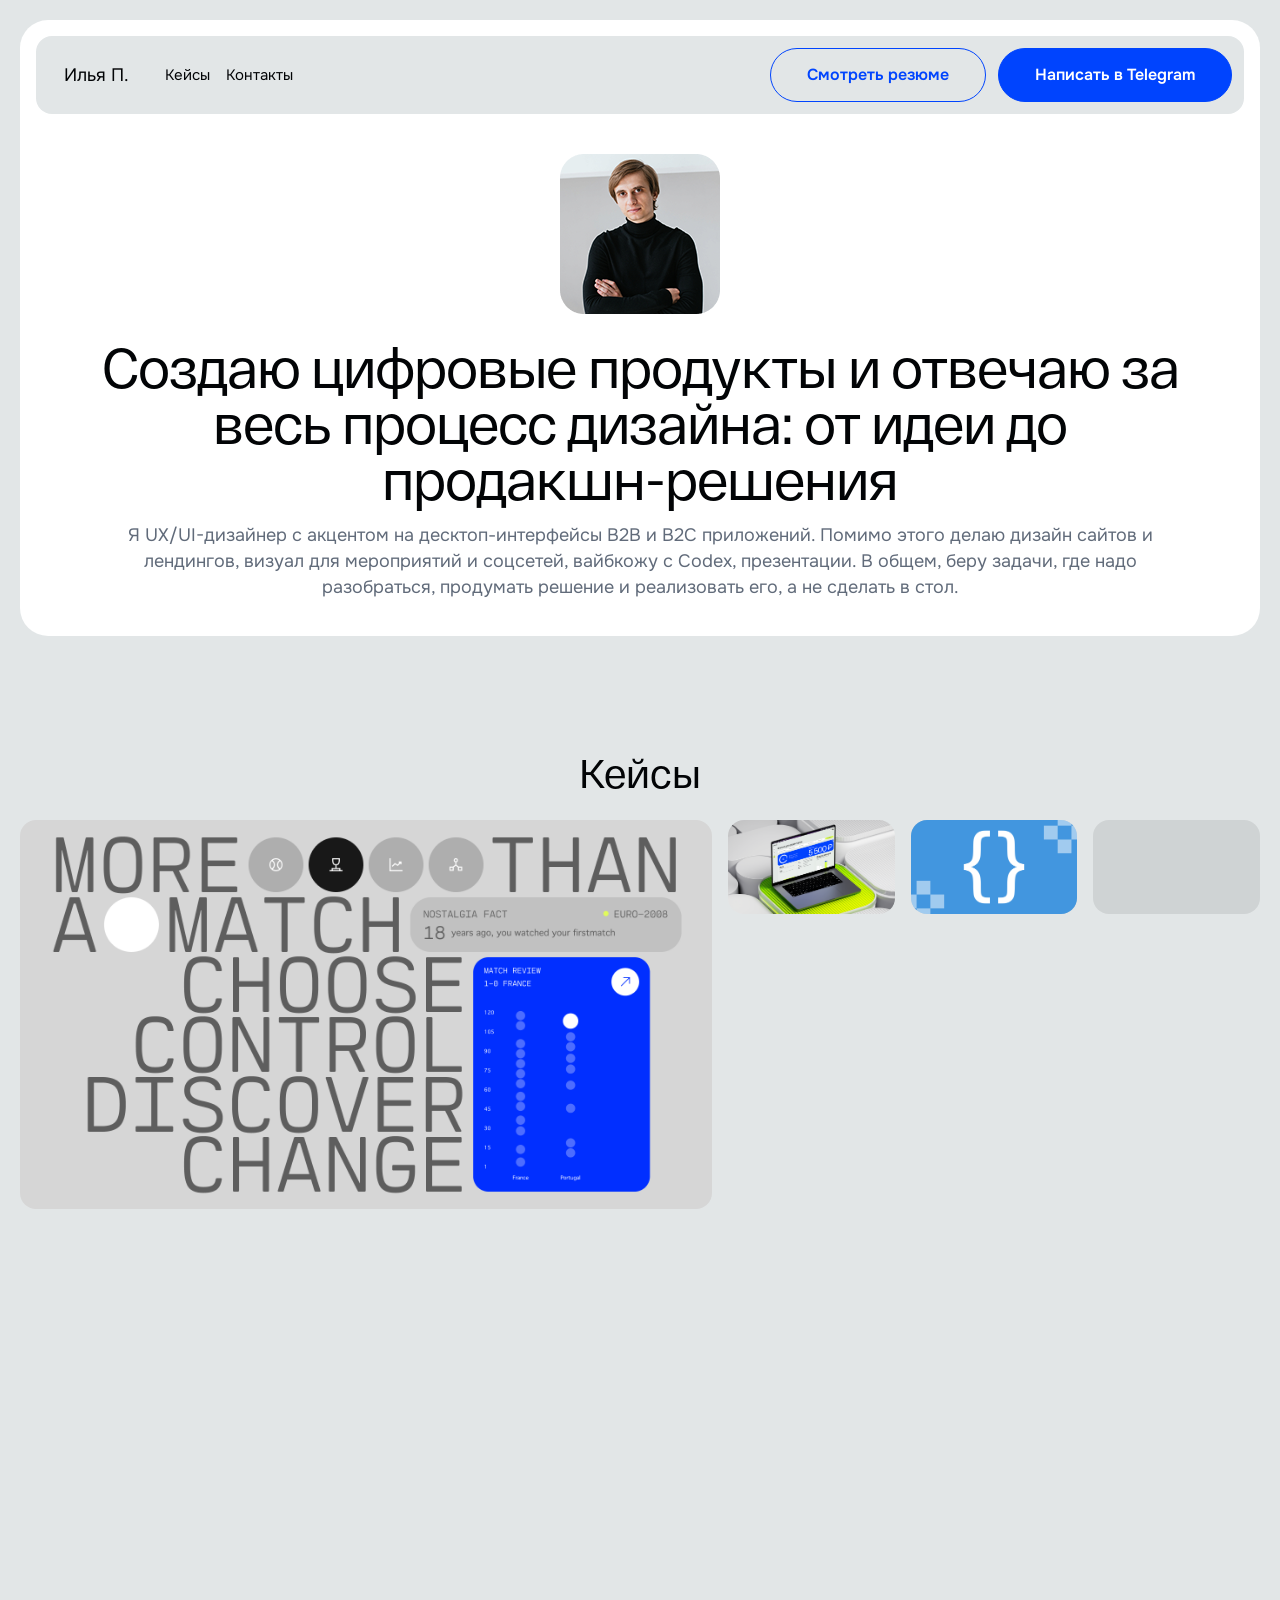
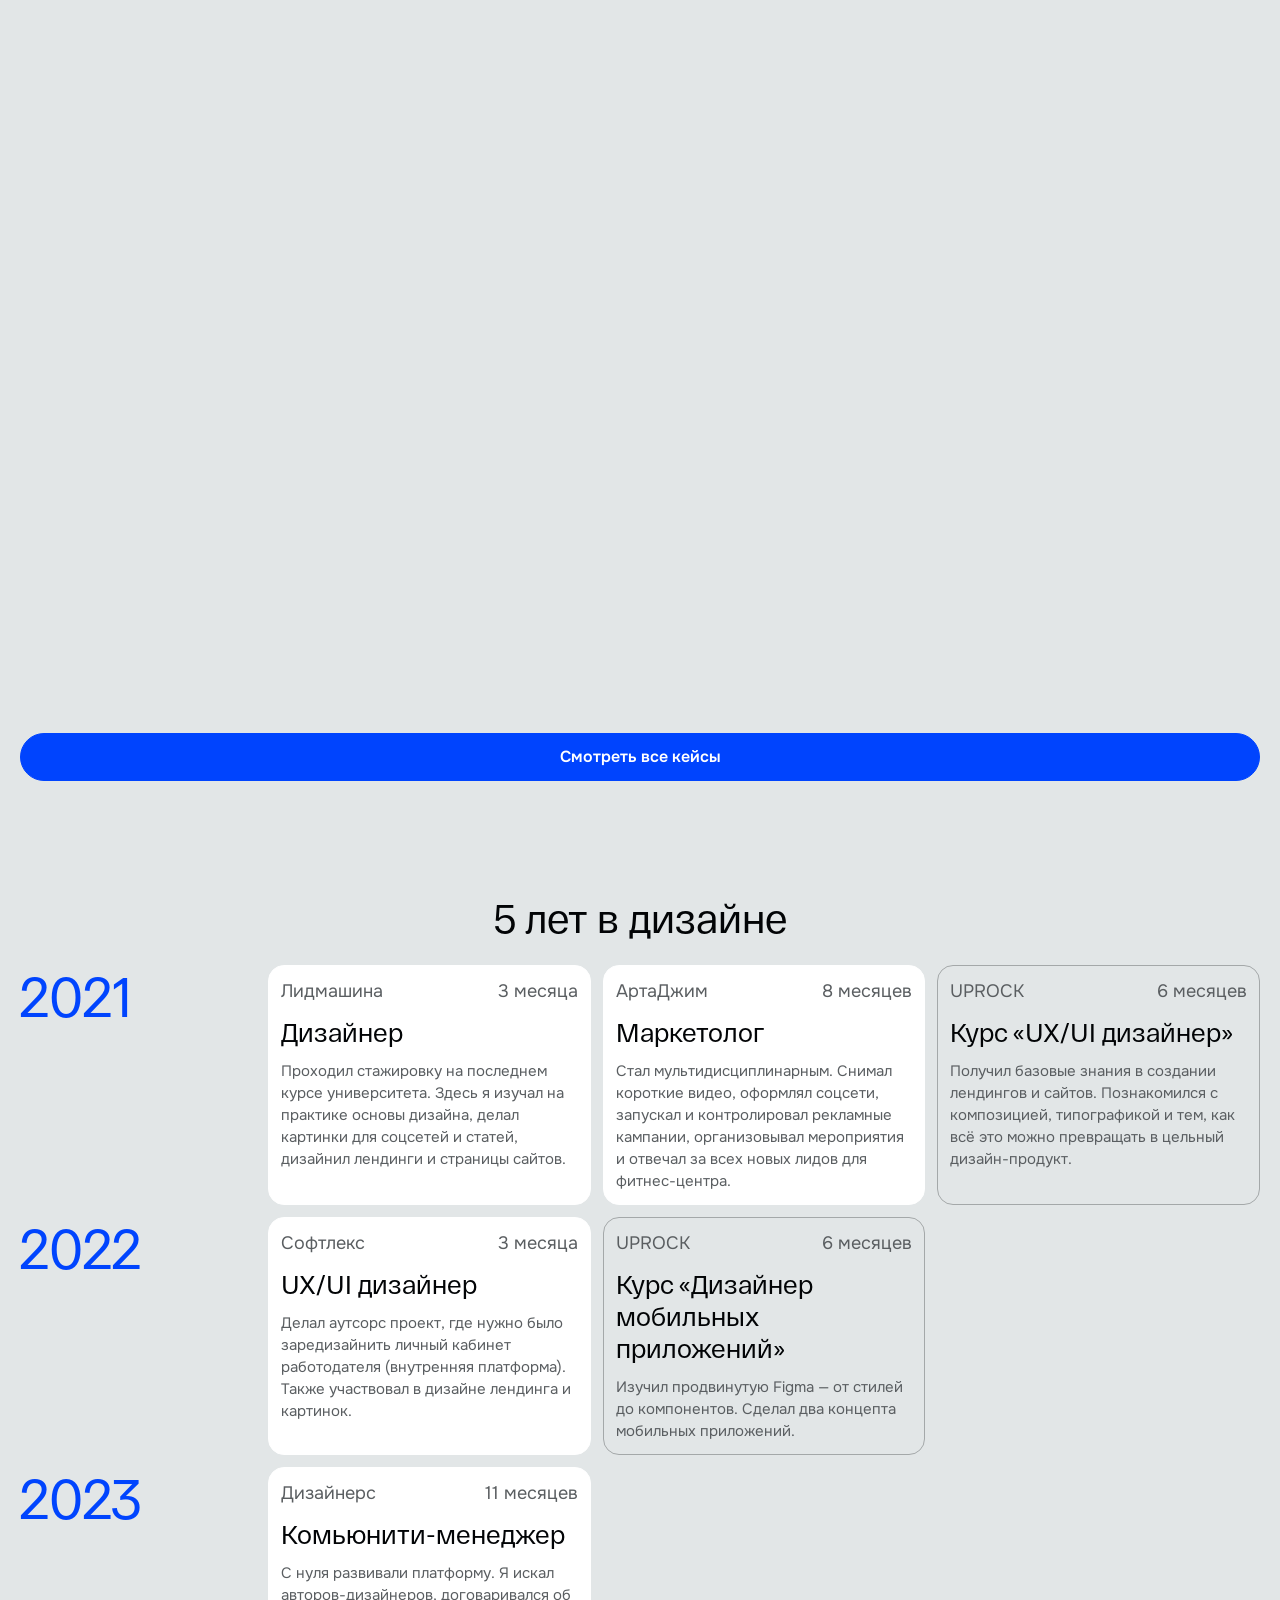
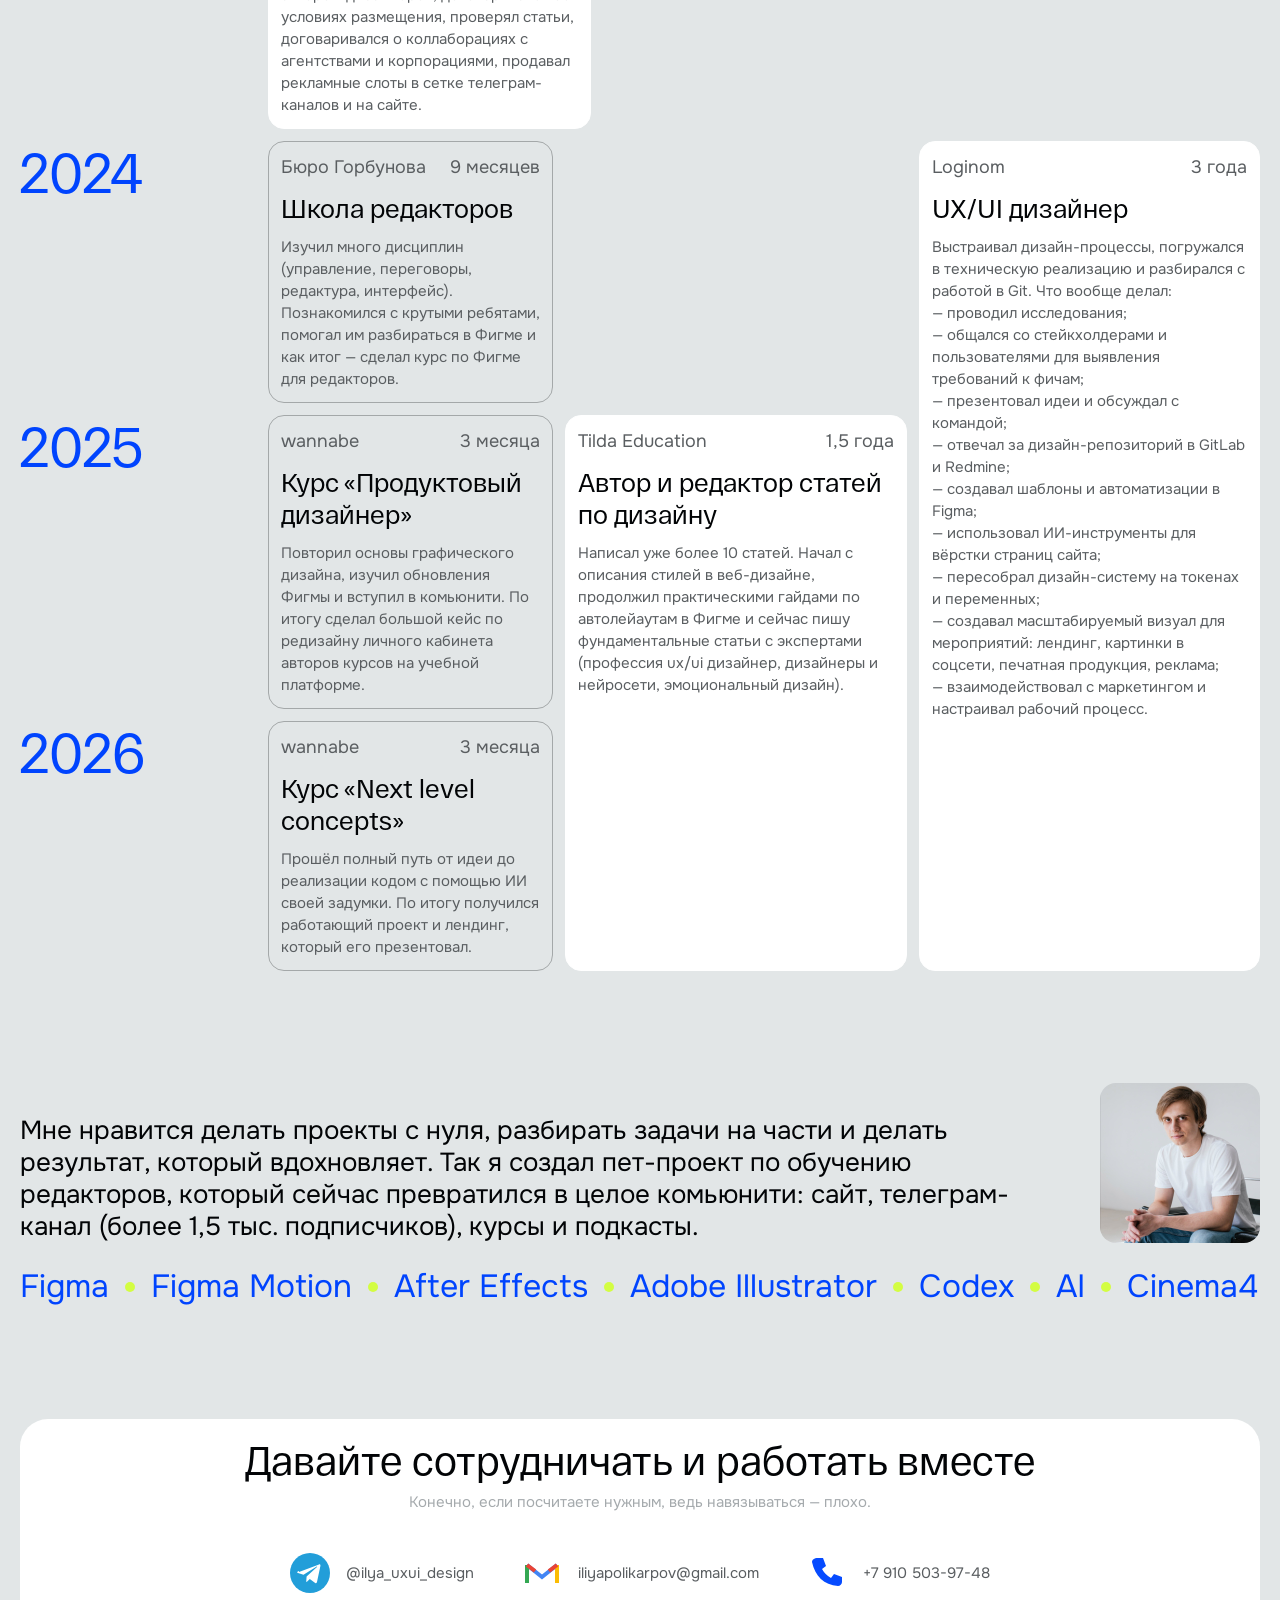
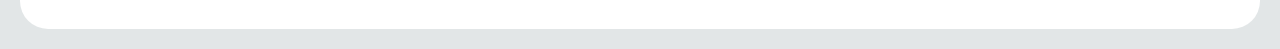
==== commit 5bd9c096: "Use the Figma-cropped portrait on the homepage" ====
--- a/index.html
+++ b/index.html
@@ -9,7 +9,7 @@
     <link rel="preload" href="/fonts/rf-dewi-regular.otf" as="font" type="font/otf" crossorigin />
     <link rel="preload" href="/fonts/onest-cyrillic.woff2" as="font" type="font/woff2" crossorigin />
     <link rel="stylesheet" href="/styles.css?v=20261017-page-gutter" />
-    <script type="module" src="/scripts/site.js?v=20261017-tags-admin"></script>
+    <script type="module" src="/scripts/site.js?v=20261020-portrait"></script>
   </head>
   <body data-page="home">
     <div id="site"></div>
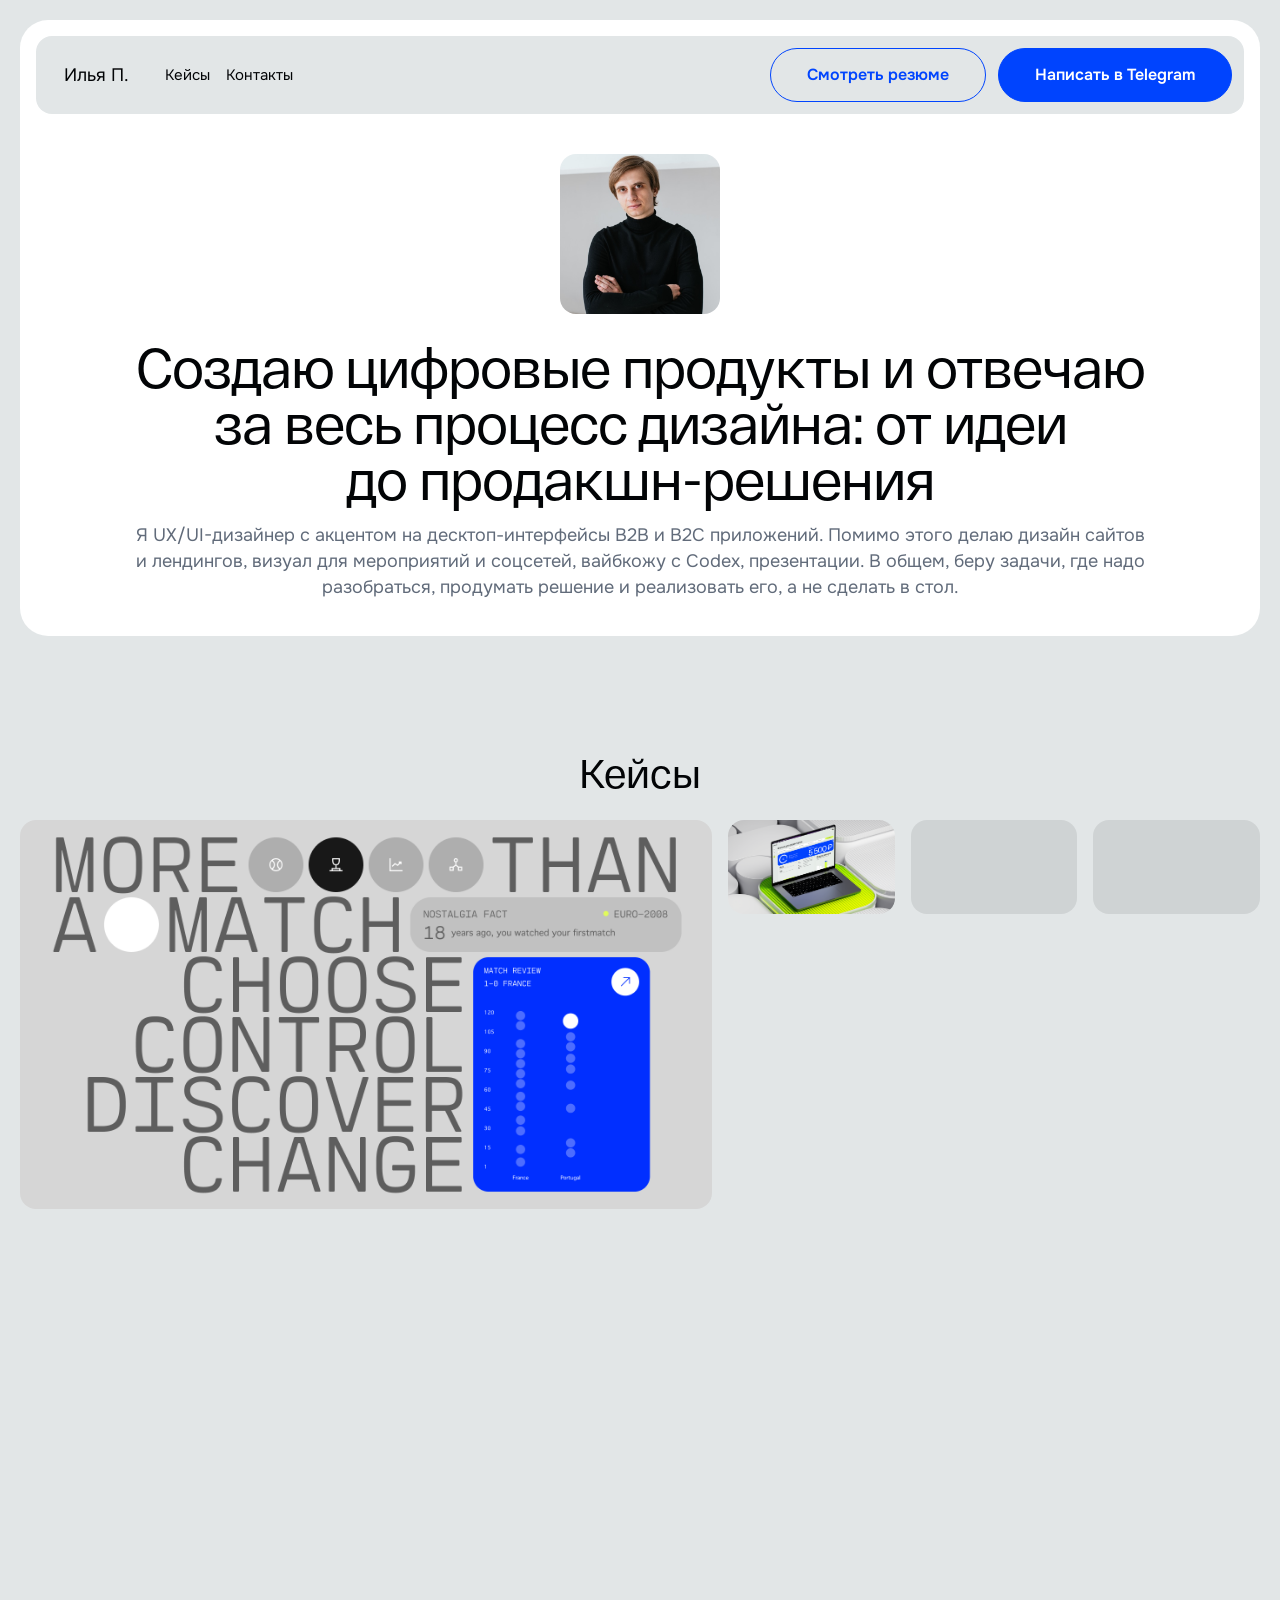
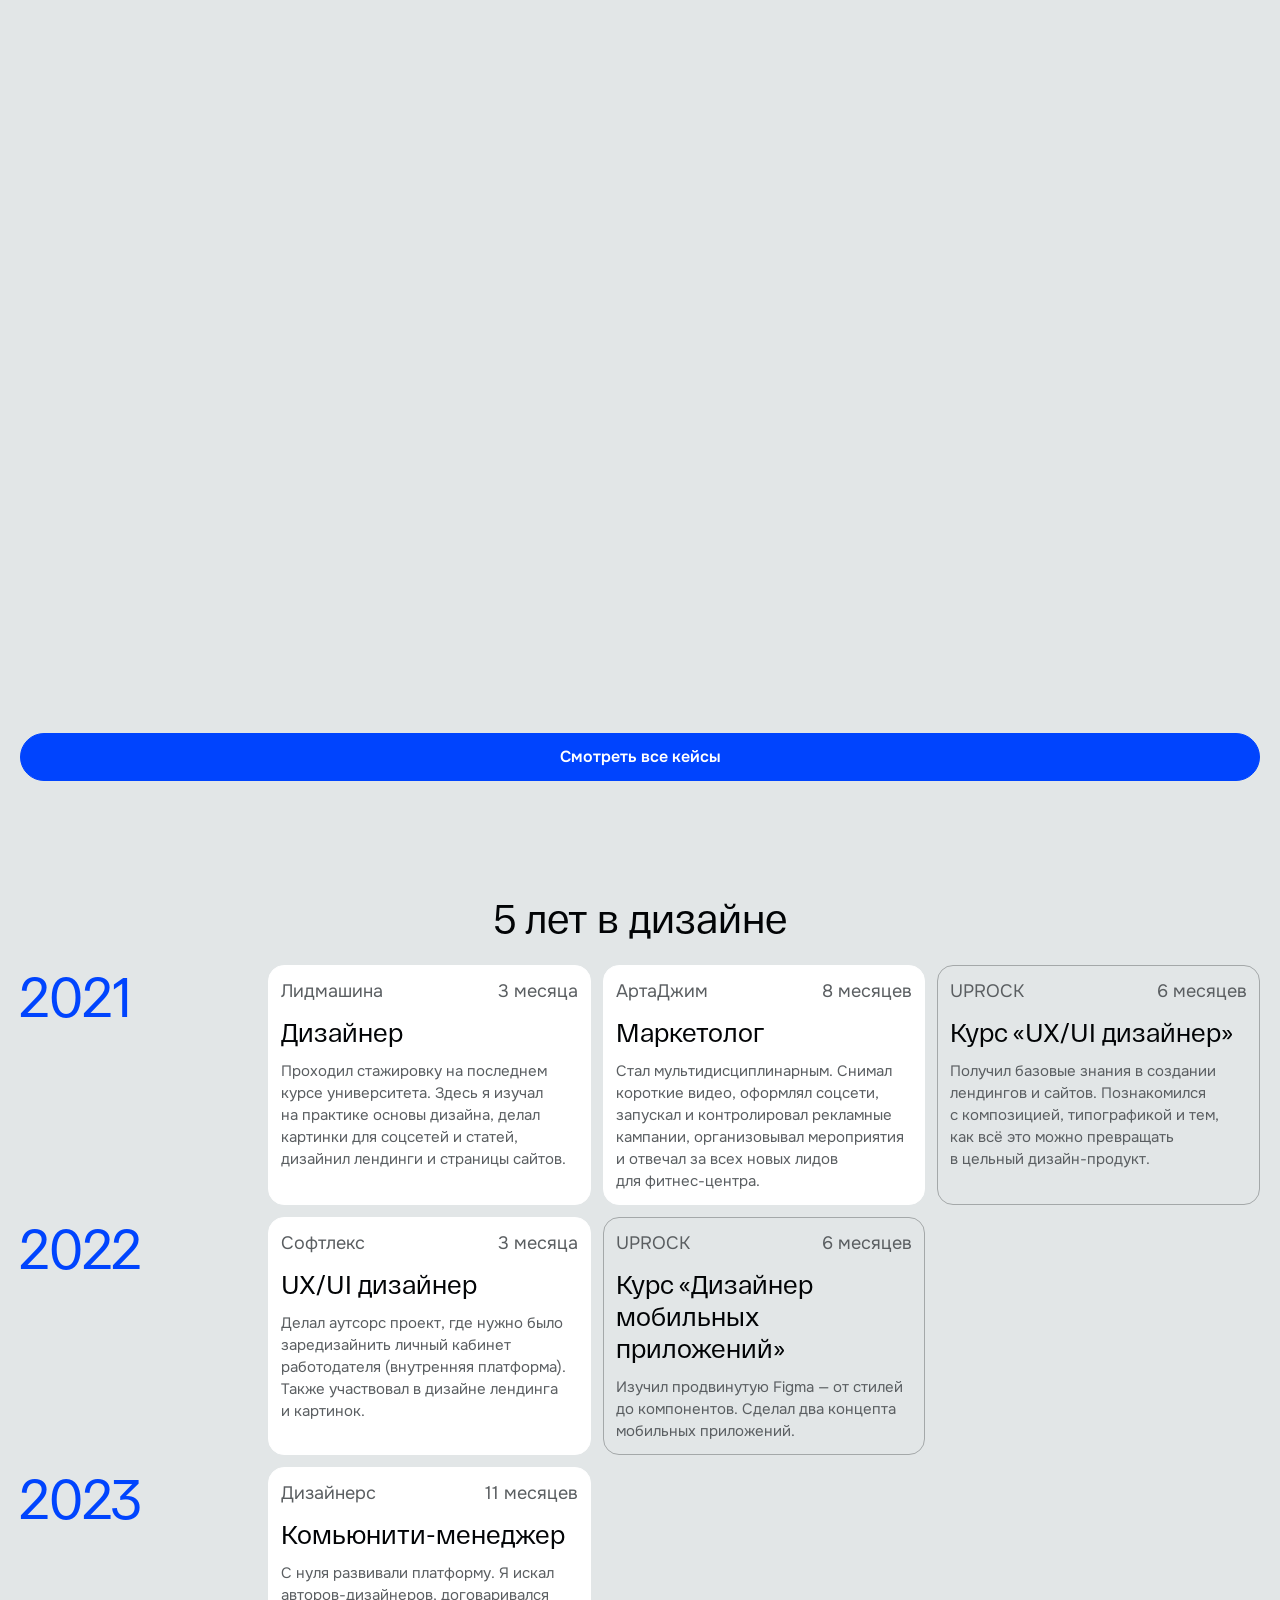
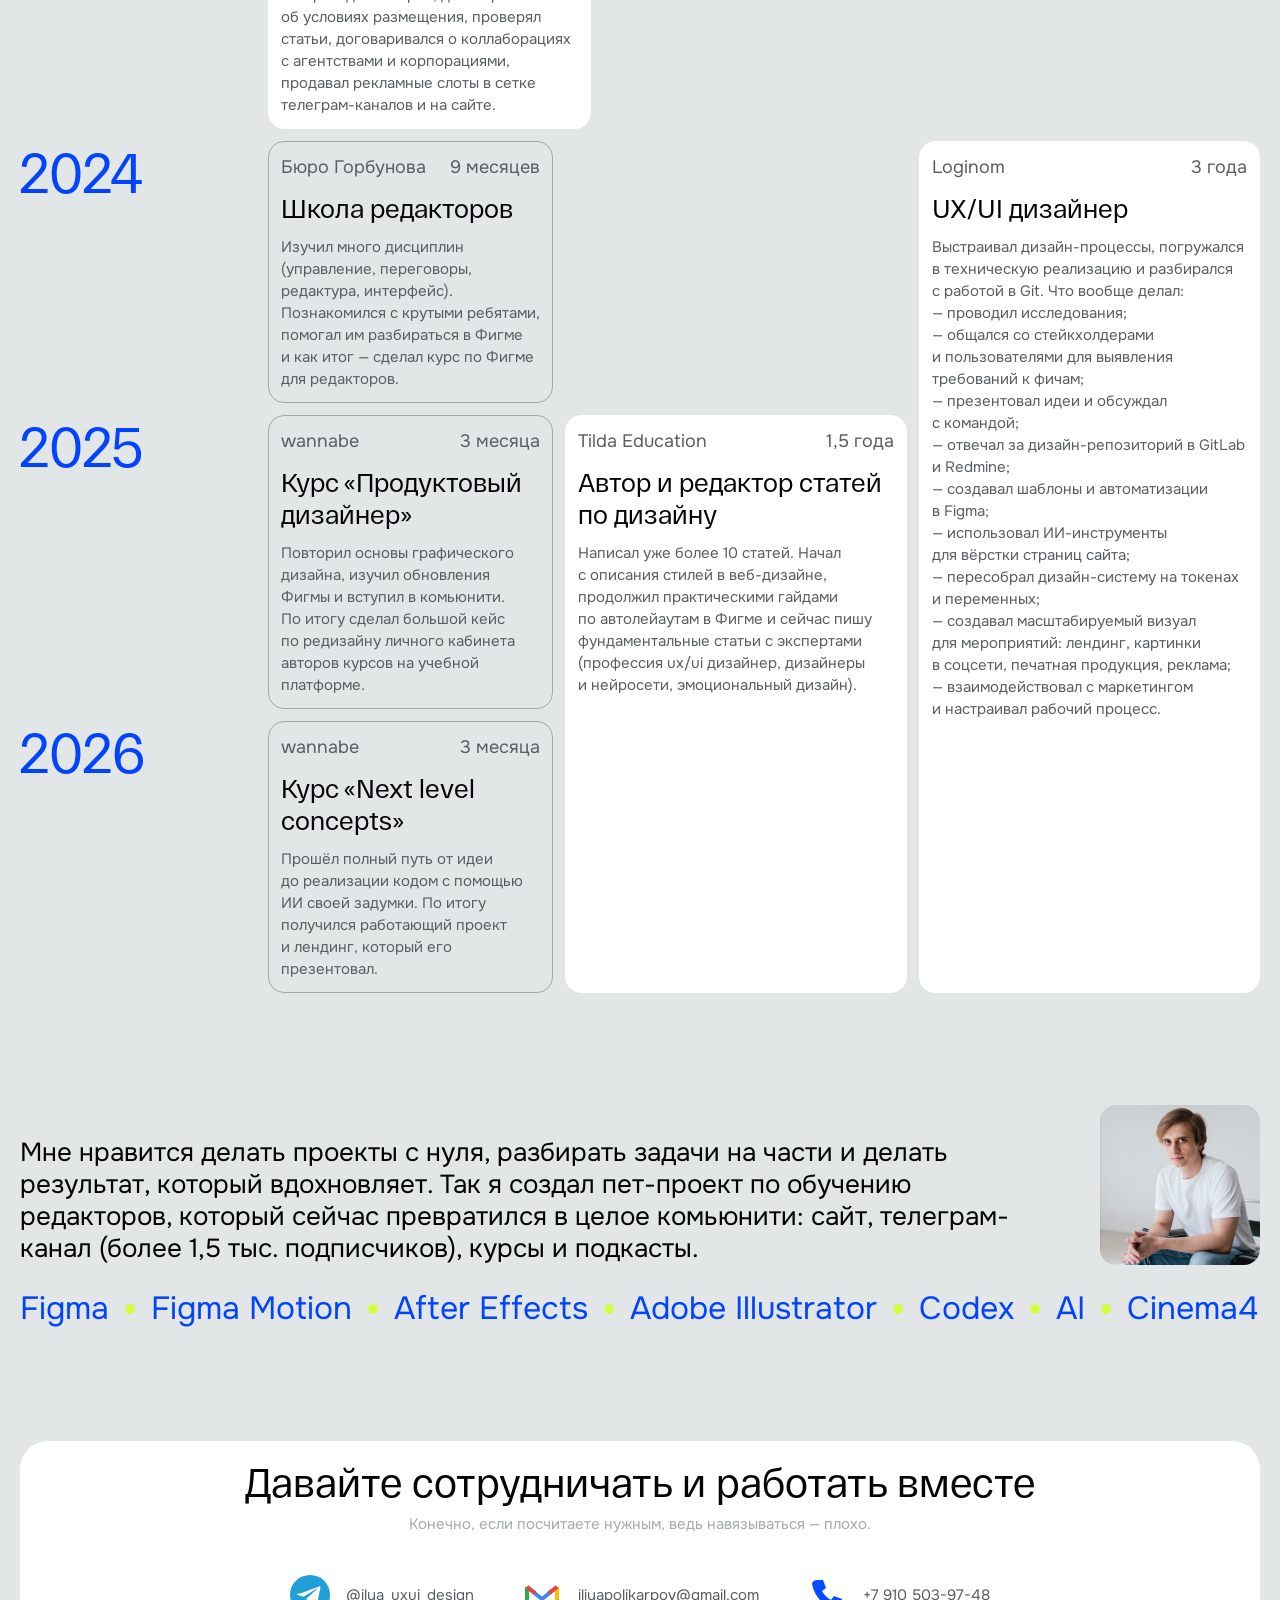
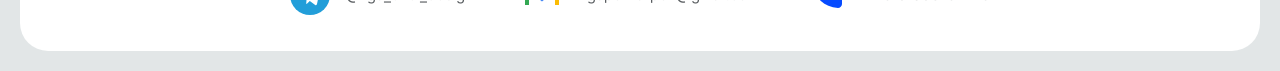
==== commit d04a4053: "Prevent widowed Russian prepositions" ====
--- a/index.html
+++ b/index.html
@@ -9,7 +9,7 @@
     <link rel="preload" href="/fonts/rf-dewi-regular.otf" as="font" type="font/otf" crossorigin />
     <link rel="preload" href="/fonts/onest-cyrillic.woff2" as="font" type="font/woff2" crossorigin />
     <link rel="stylesheet" href="/styles.css?v=20261017-page-gutter" />
-    <script type="module" src="/scripts/site.js?v=20261020-portrait"></script>
+    <script type="module" src="/scripts/site.js?v=20261020-nbsp"></script>
   </head>
   <body data-page="home">
     <div id="site"></div>
--- a/styles.css
+++ b/styles.css
@@ -202,7 +202,7 @@
   object-fit: cover;
 }
 
-.hero-avatar { border-radius: var(--radius-medium); object-position: center 40%; }
+.hero-avatar { border-radius: var(--radius-medium); object-position: center 35%; }
 
 h1, h2, h3, h4, p { margin: 0; }
 
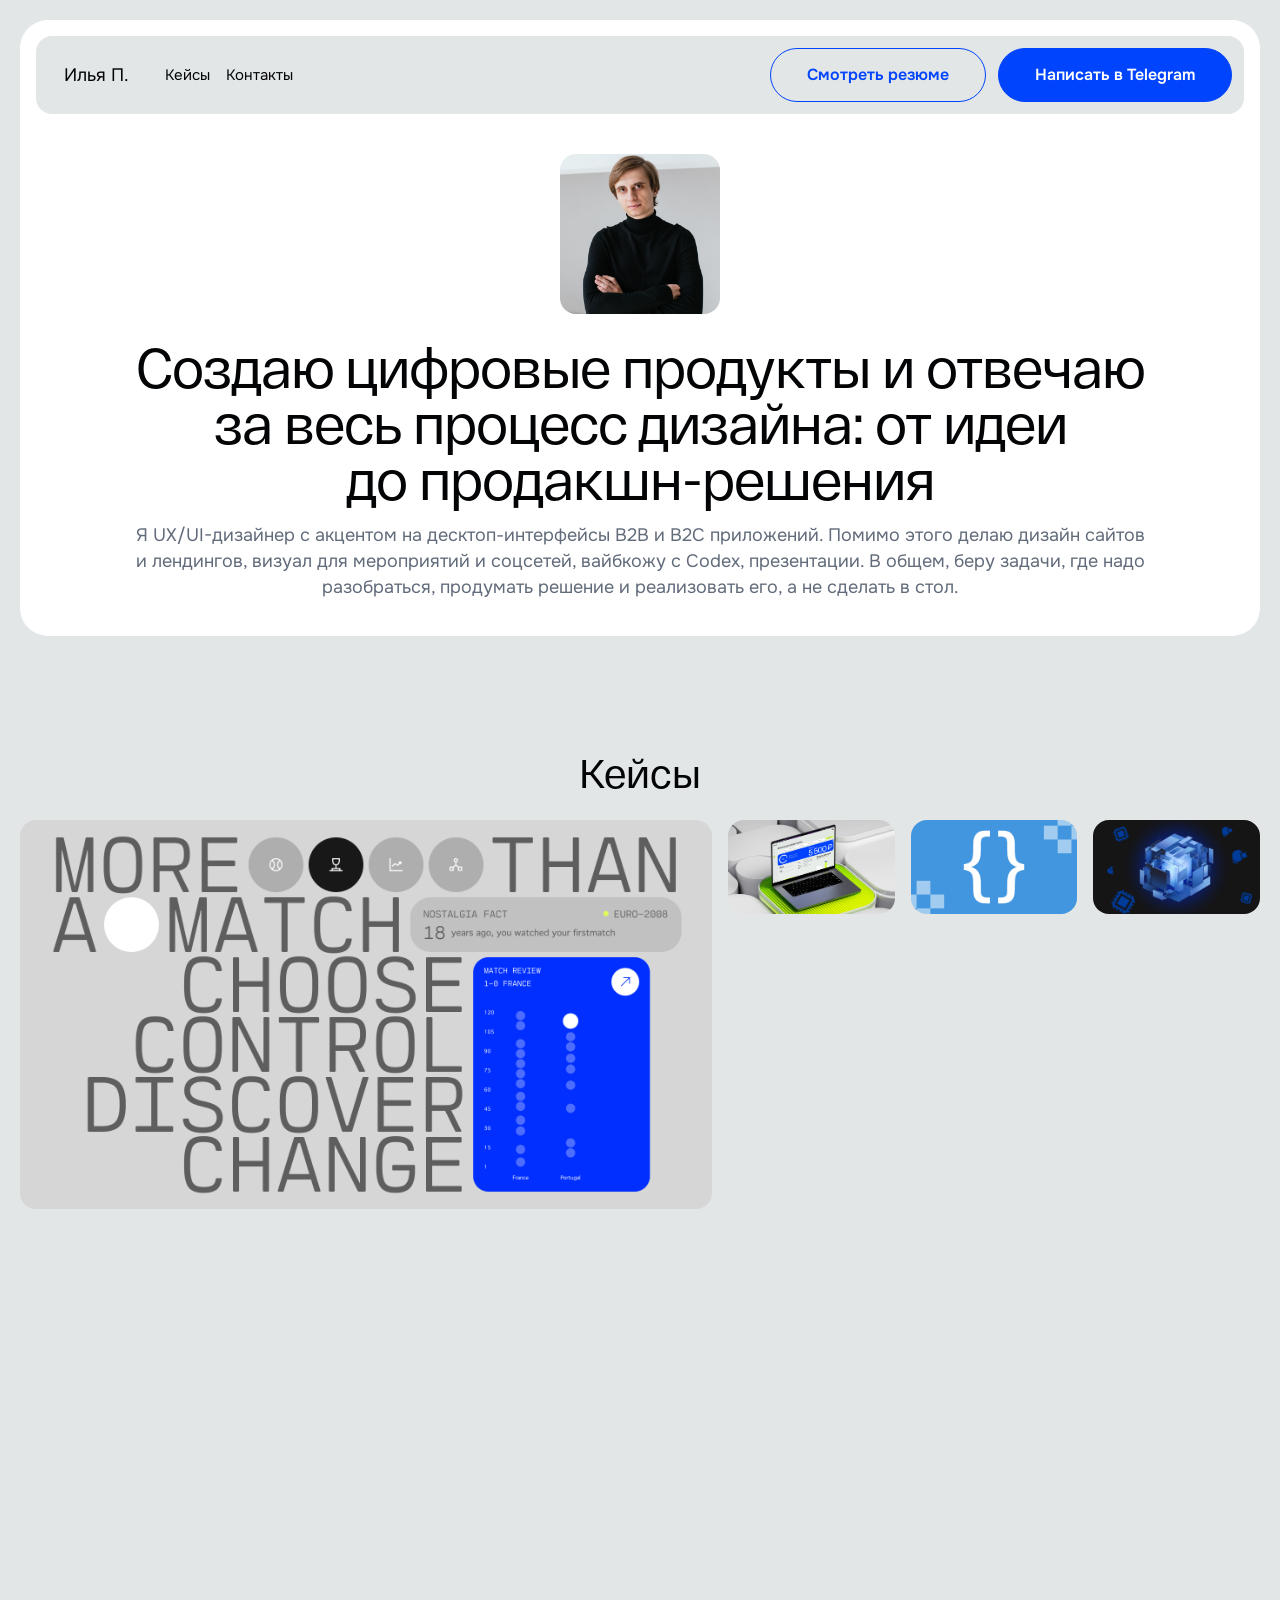
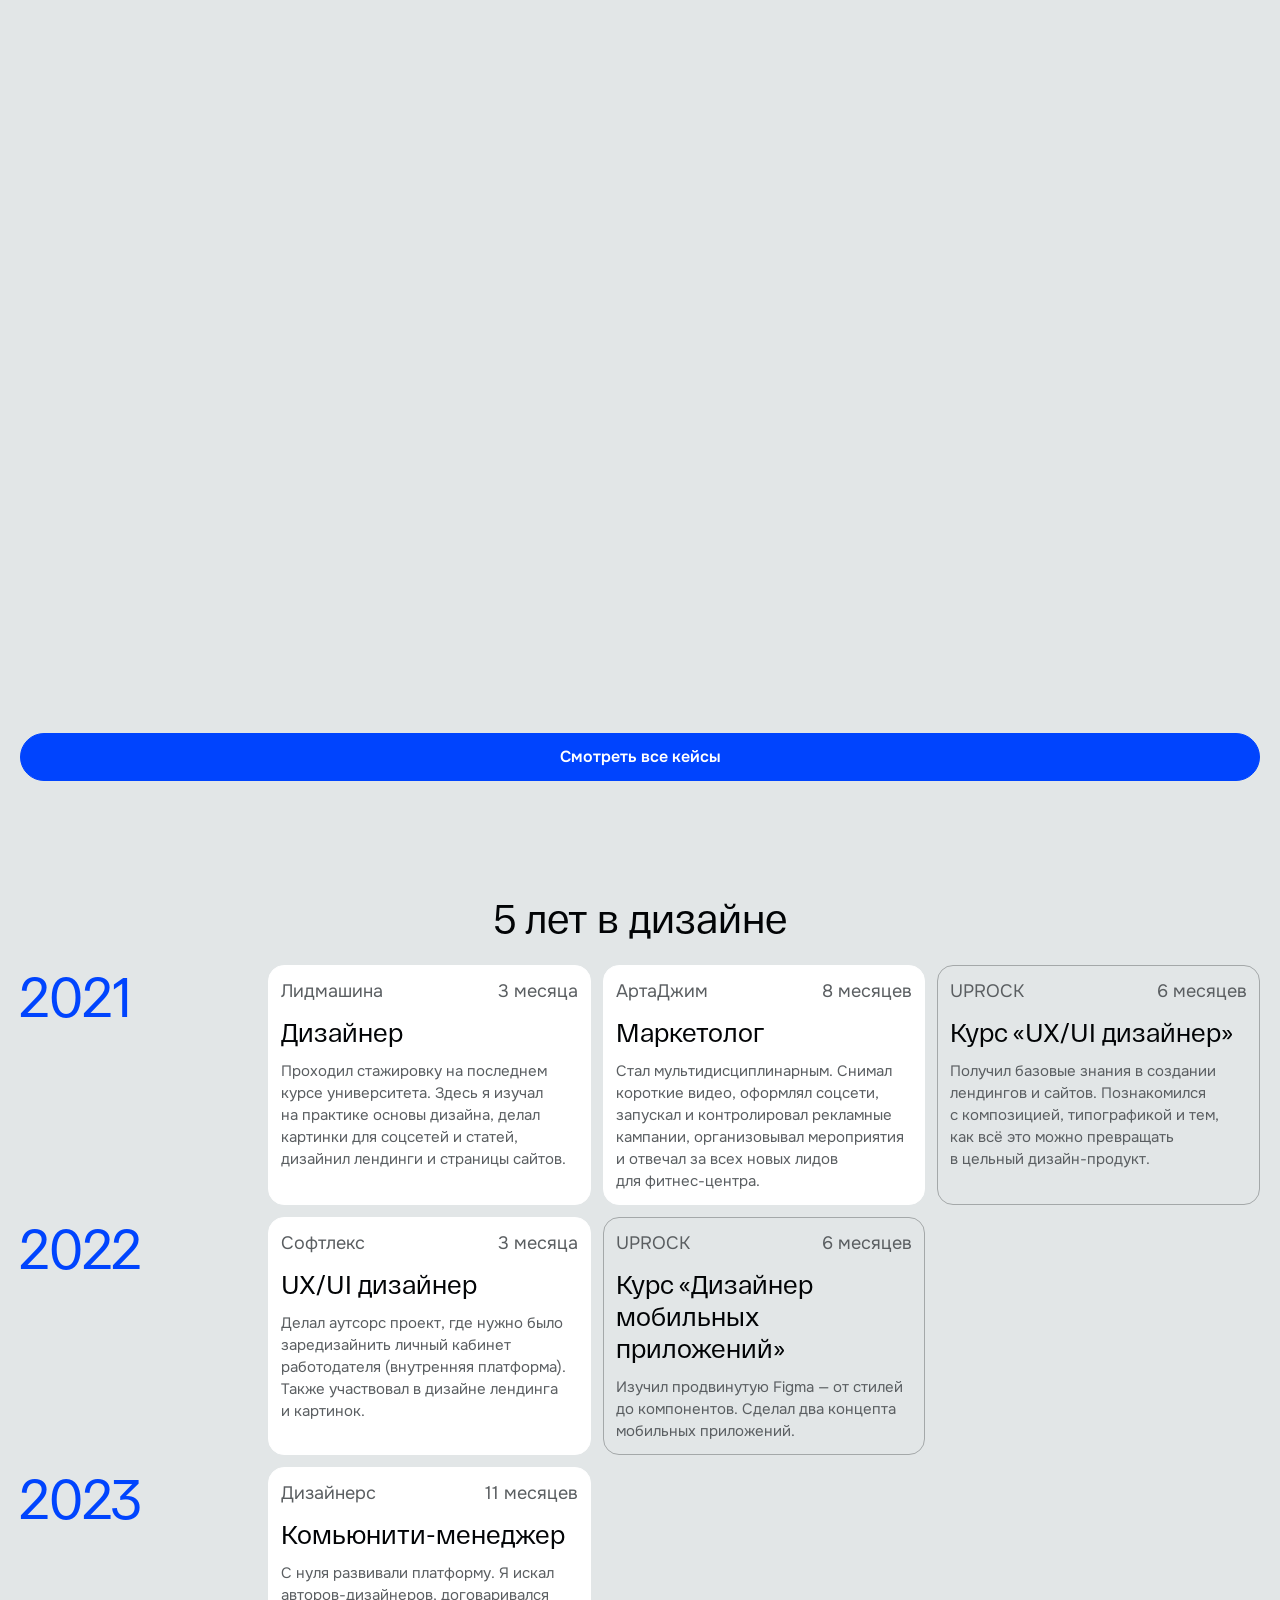
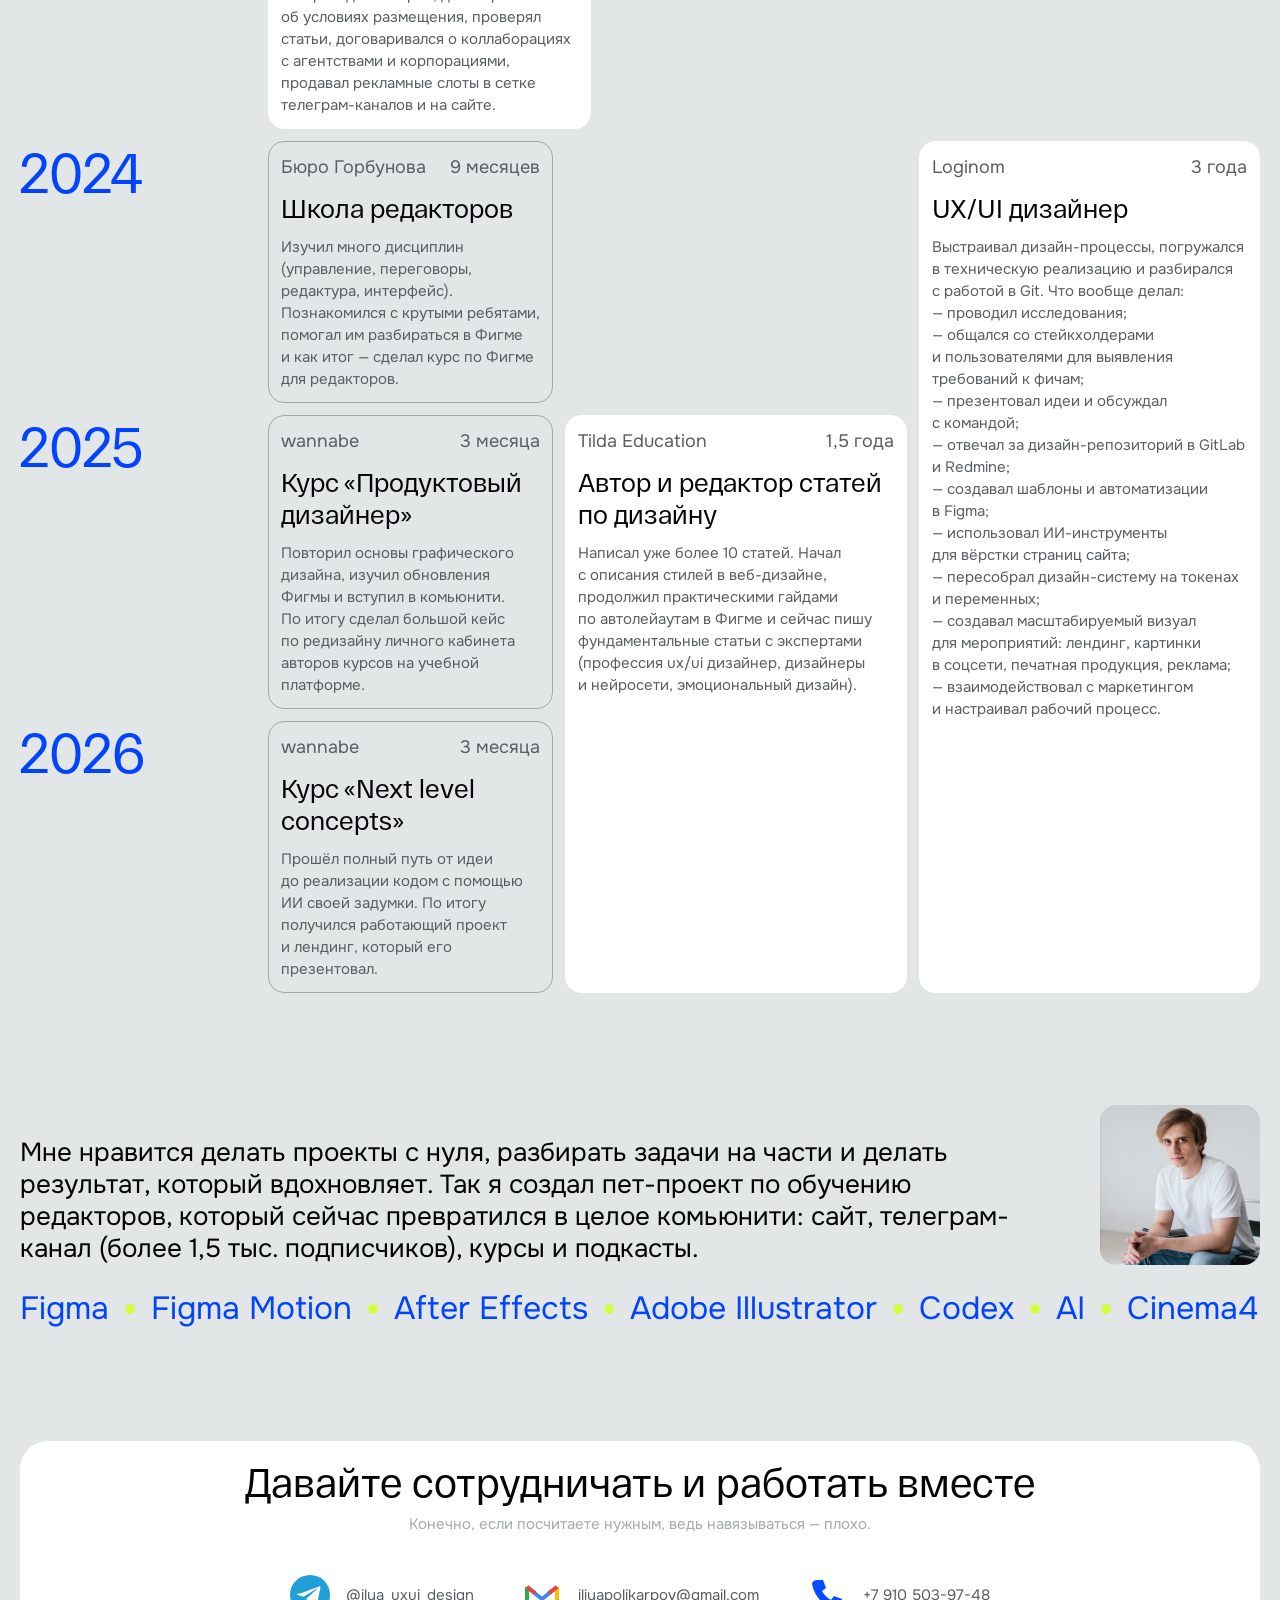
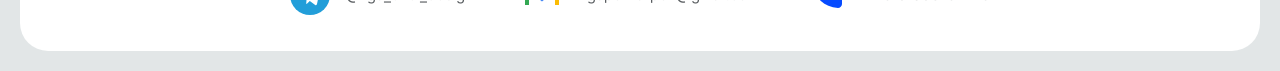
==== commit 7f960622: "Add favicon and Open Graph preview" ====
--- a/index.html
+++ b/index.html
@@ -6,6 +6,24 @@
     <meta name="theme-color" content="#e2e6e7" />
     <meta name="description" content="Илья Поликарпов — UX/UI-дизайнер. Цифровые продукты, интерфейсы, сайты и визуальные коммуникации." />
     <title>Илья Поликарпов — UX/UI-дизайнер</title>
+    <link rel="icon" href="/favicon.svg?v=20261022-brand" type="image/svg+xml" />
+    <link rel="icon" href="/favicon-32.png?v=20261022-brand" type="image/png" sizes="32x32" />
+    <link rel="apple-touch-icon" href="/apple-touch-icon.png?v=20261022-brand" sizes="180x180" />
+    <meta property="og:type" content="website" />
+    <meta property="og:locale" content="ru_RU" />
+    <meta property="og:site_name" content="Илья Поликарпов" />
+    <meta property="og:title" content="Илья Поликарпов — UX/UI-дизайнер" />
+    <meta property="og:description" content="Цифровые продукты, интерфейсы, сайты и визуальные коммуникации." />
+    <meta property="og:url" content="https://ilyapolikarpov.ru/" />
+    <meta property="og:image" content="https://ilyapolikarpov.ru/images/telegram.png?v=20261022" />
+    <meta property="og:image:type" content="image/png" />
+    <meta property="og:image:width" content="1200" />
+    <meta property="og:image:height" content="630" />
+    <meta property="og:image:alt" content="Илья Поликарпов — UX/UI-дизайнер. Создаю цифровые продукты и отвечаю за весь процесс дизайна." />
+    <meta name="twitter:card" content="summary_large_image" />
+    <meta name="twitter:title" content="Илья Поликарпов — UX/UI-дизайнер" />
+    <meta name="twitter:description" content="Цифровые продукты, интерфейсы, сайты и визуальные коммуникации." />
+    <meta name="twitter:image" content="https://ilyapolikarpov.ru/images/telegram.png?v=20261022" />
     <link rel="preload" href="/fonts/rf-dewi-regular.otf" as="font" type="font/otf" crossorigin />
     <link rel="preload" href="/fonts/onest-cyrillic.woff2" as="font" type="font/woff2" crossorigin />
     <link rel="stylesheet" href="/styles.css?v=20261017-page-gutter" />
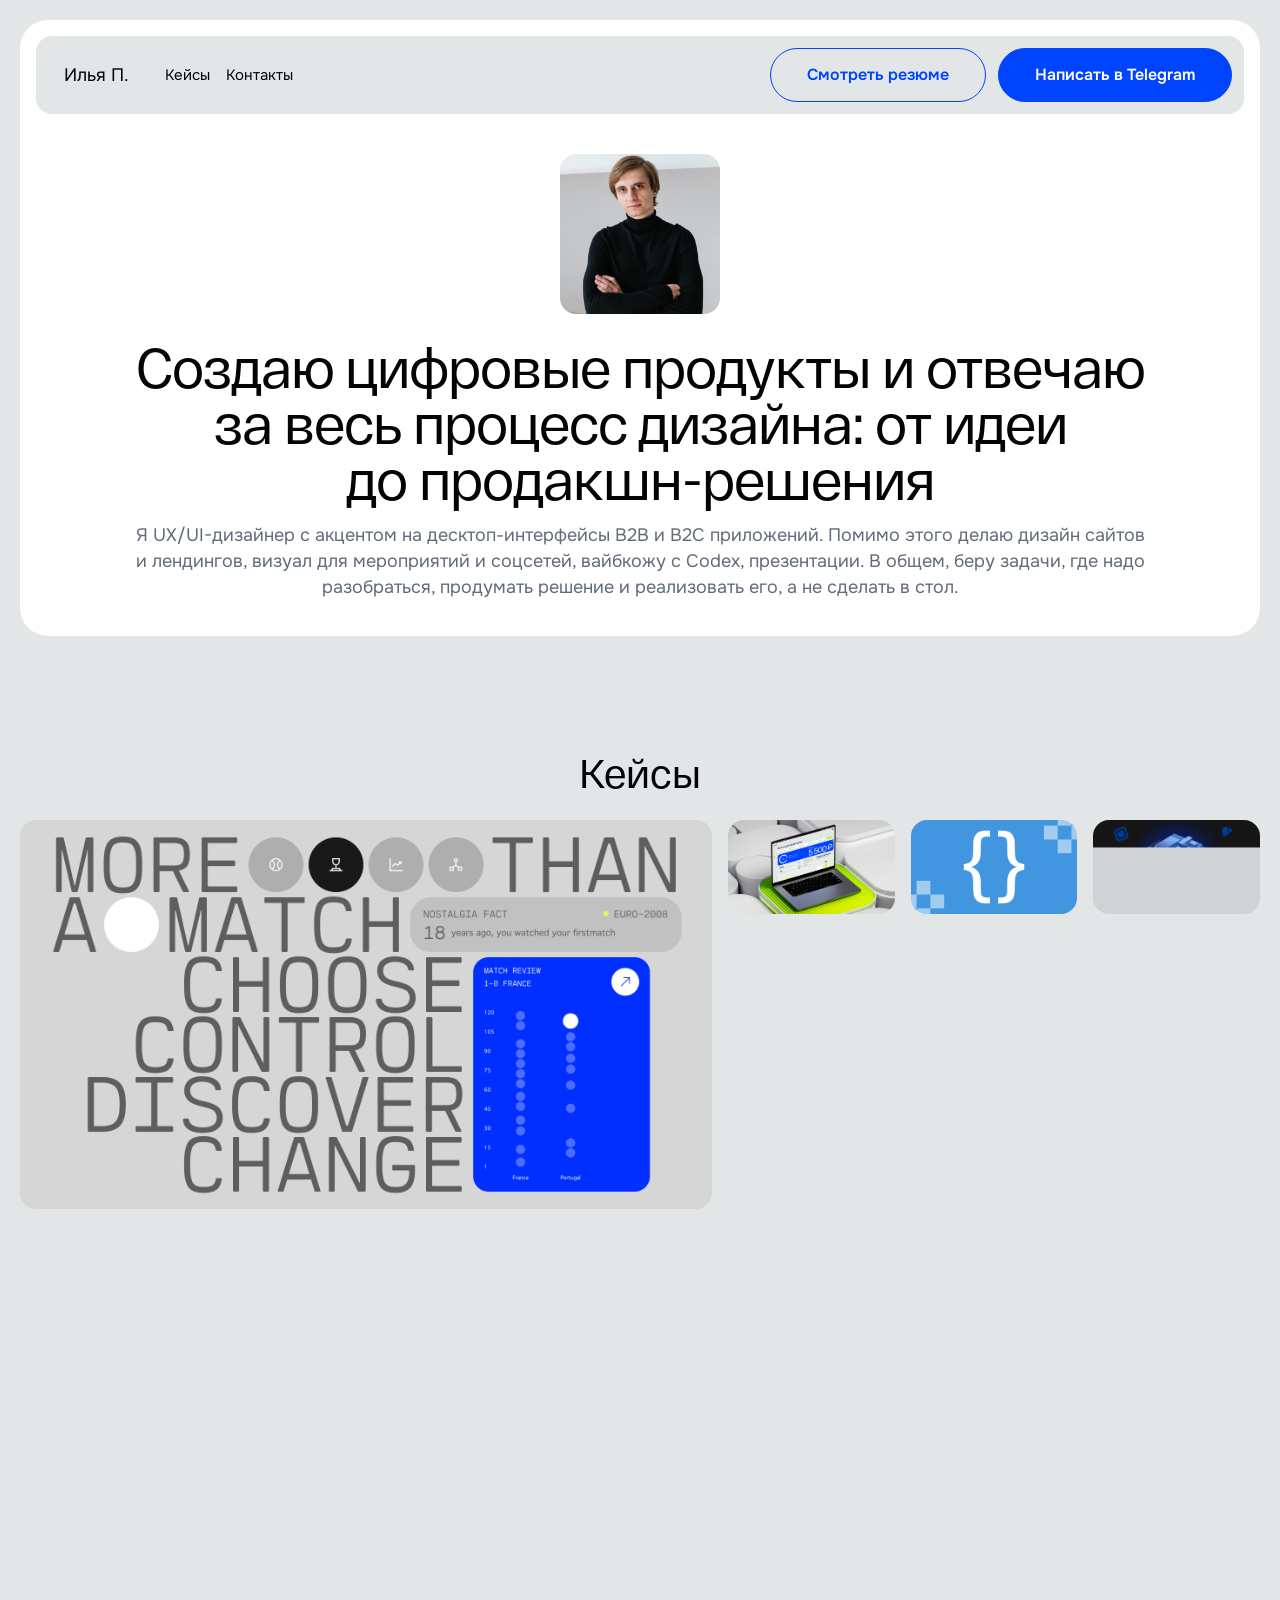
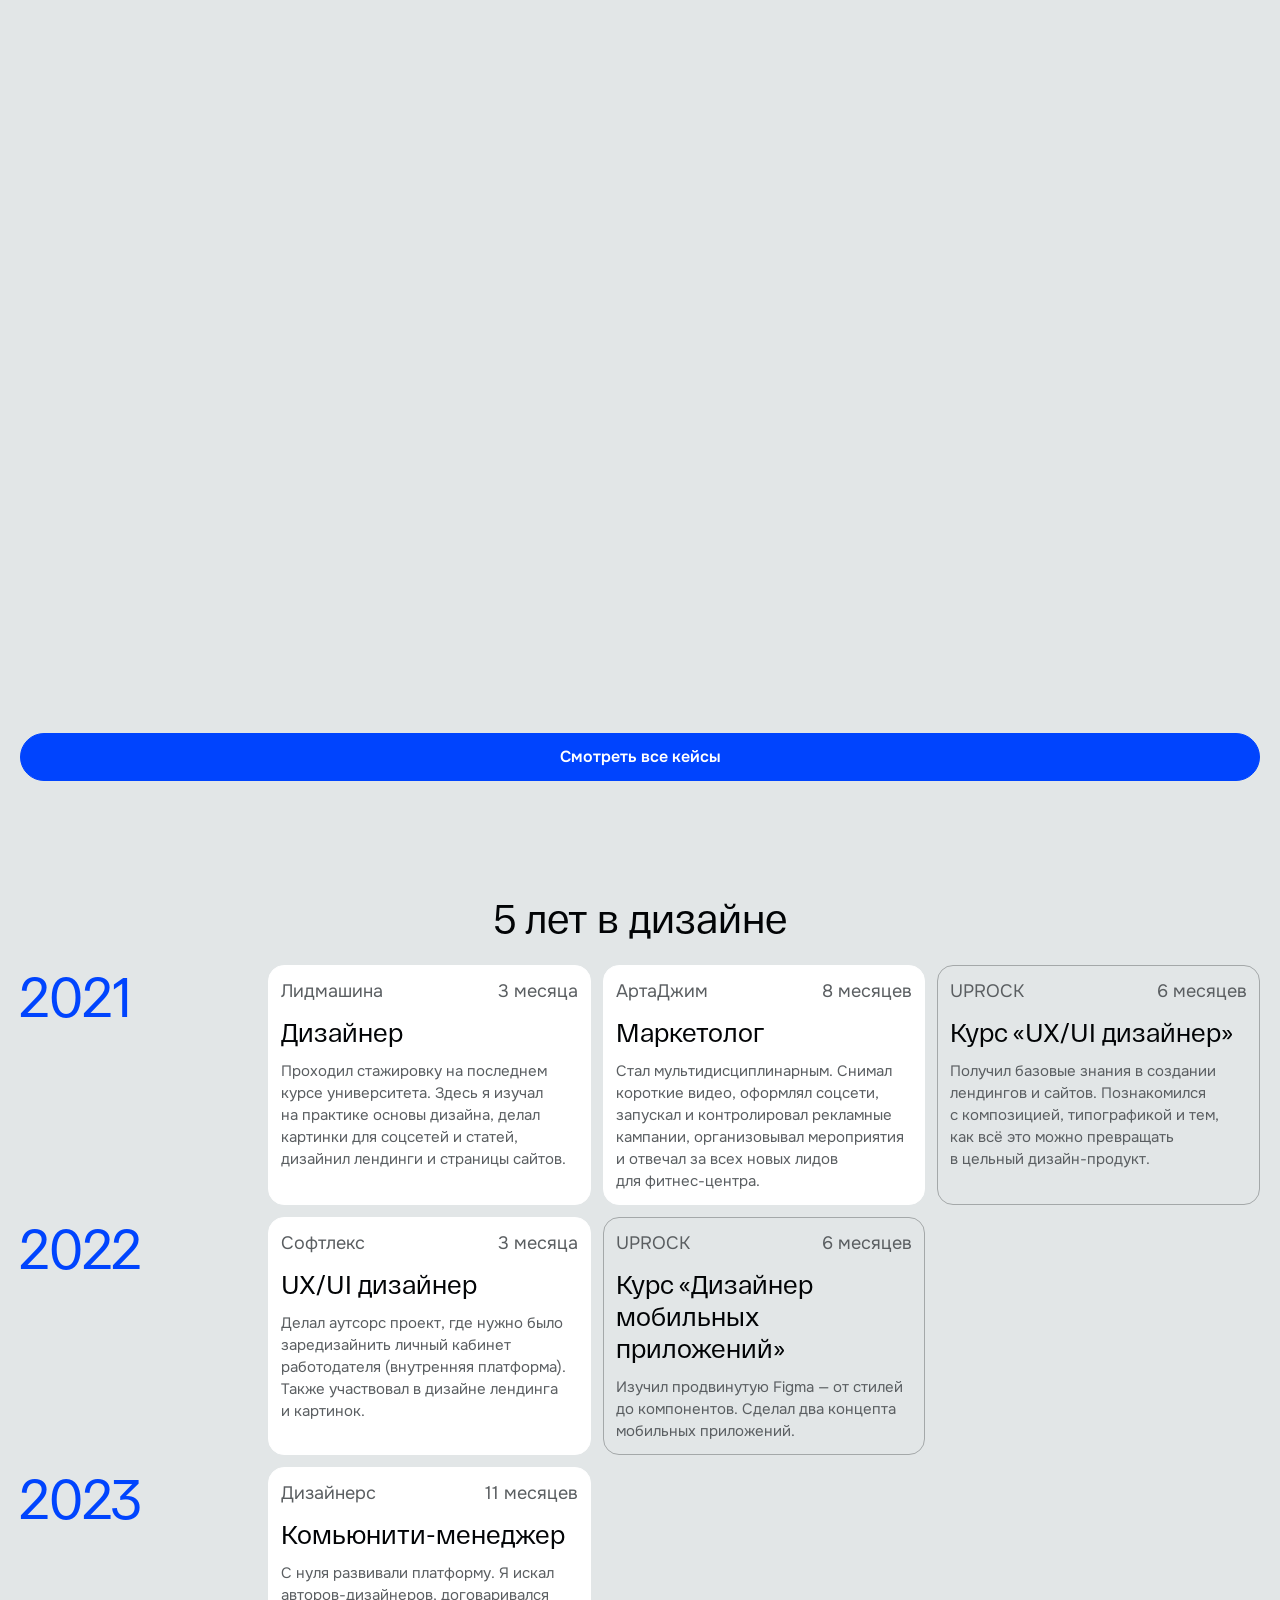
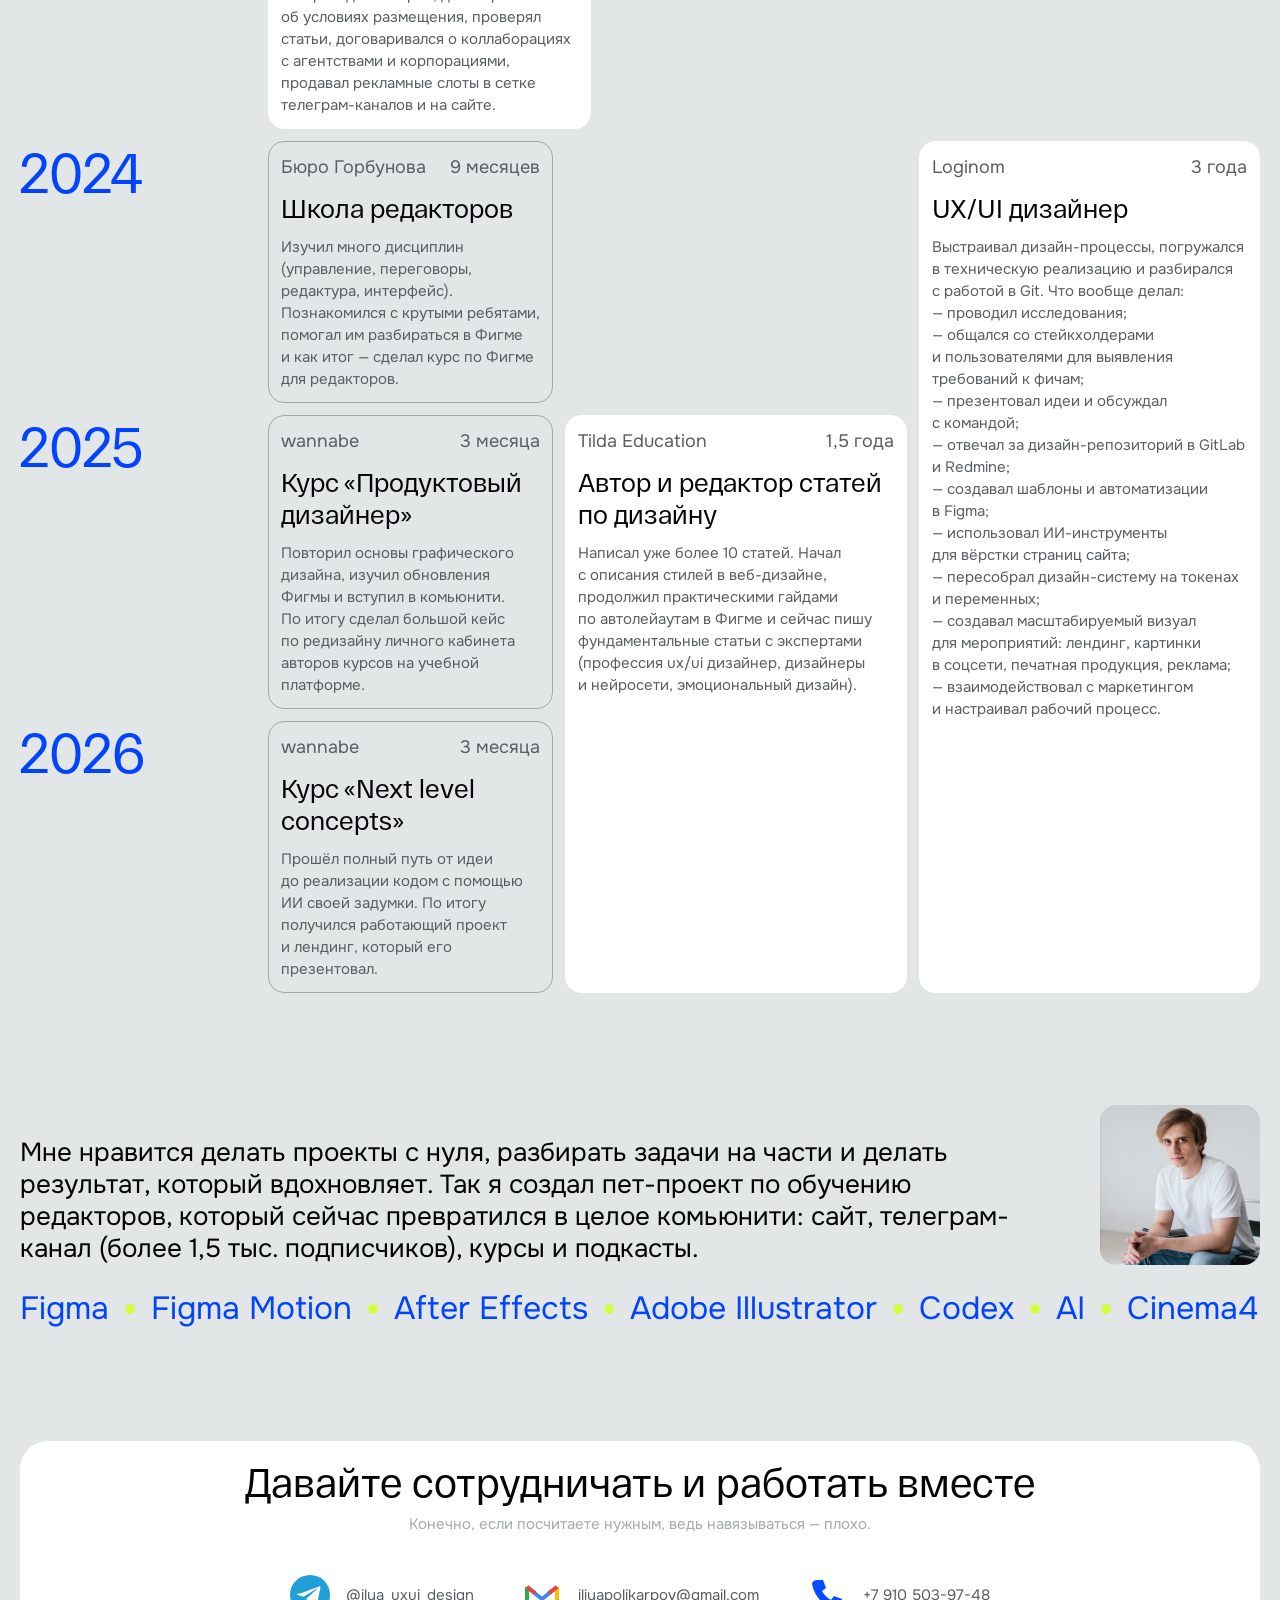
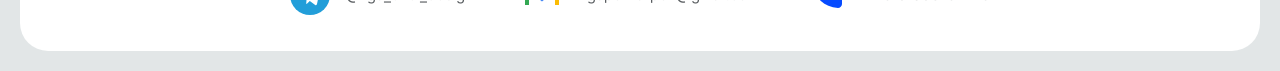
==== commit 9ea3d72e: "Refresh rounded favicon assets" ====
--- a/index.html
+++ b/index.html
@@ -6,9 +6,9 @@
     <meta name="theme-color" content="#e2e6e7" />
     <meta name="description" content="Илья Поликарпов — UX/UI-дизайнер. Цифровые продукты, интерфейсы, сайты и визуальные коммуникации." />
     <title>Илья Поликарпов — UX/UI-дизайнер</title>
-    <link rel="icon" href="/favicon.svg?v=20261022-brand" type="image/svg+xml" />
-    <link rel="icon" href="/favicon-32.png?v=20261022-brand" type="image/png" sizes="32x32" />
-    <link rel="apple-touch-icon" href="/apple-touch-icon.png?v=20261022-brand" sizes="180x180" />
+    <link rel="icon" href="/favicon.svg?v=20261022-rounded" type="image/svg+xml" />
+    <link rel="icon" href="/favicon-32.png?v=20261022-rounded" type="image/png" sizes="32x32" />
+    <link rel="apple-touch-icon" href="/apple-touch-icon.png?v=20261022-rounded" sizes="180x180" />
     <meta property="og:type" content="website" />
     <meta property="og:locale" content="ru_RU" />
     <meta property="og:site_name" content="Илья Поликарпов" />
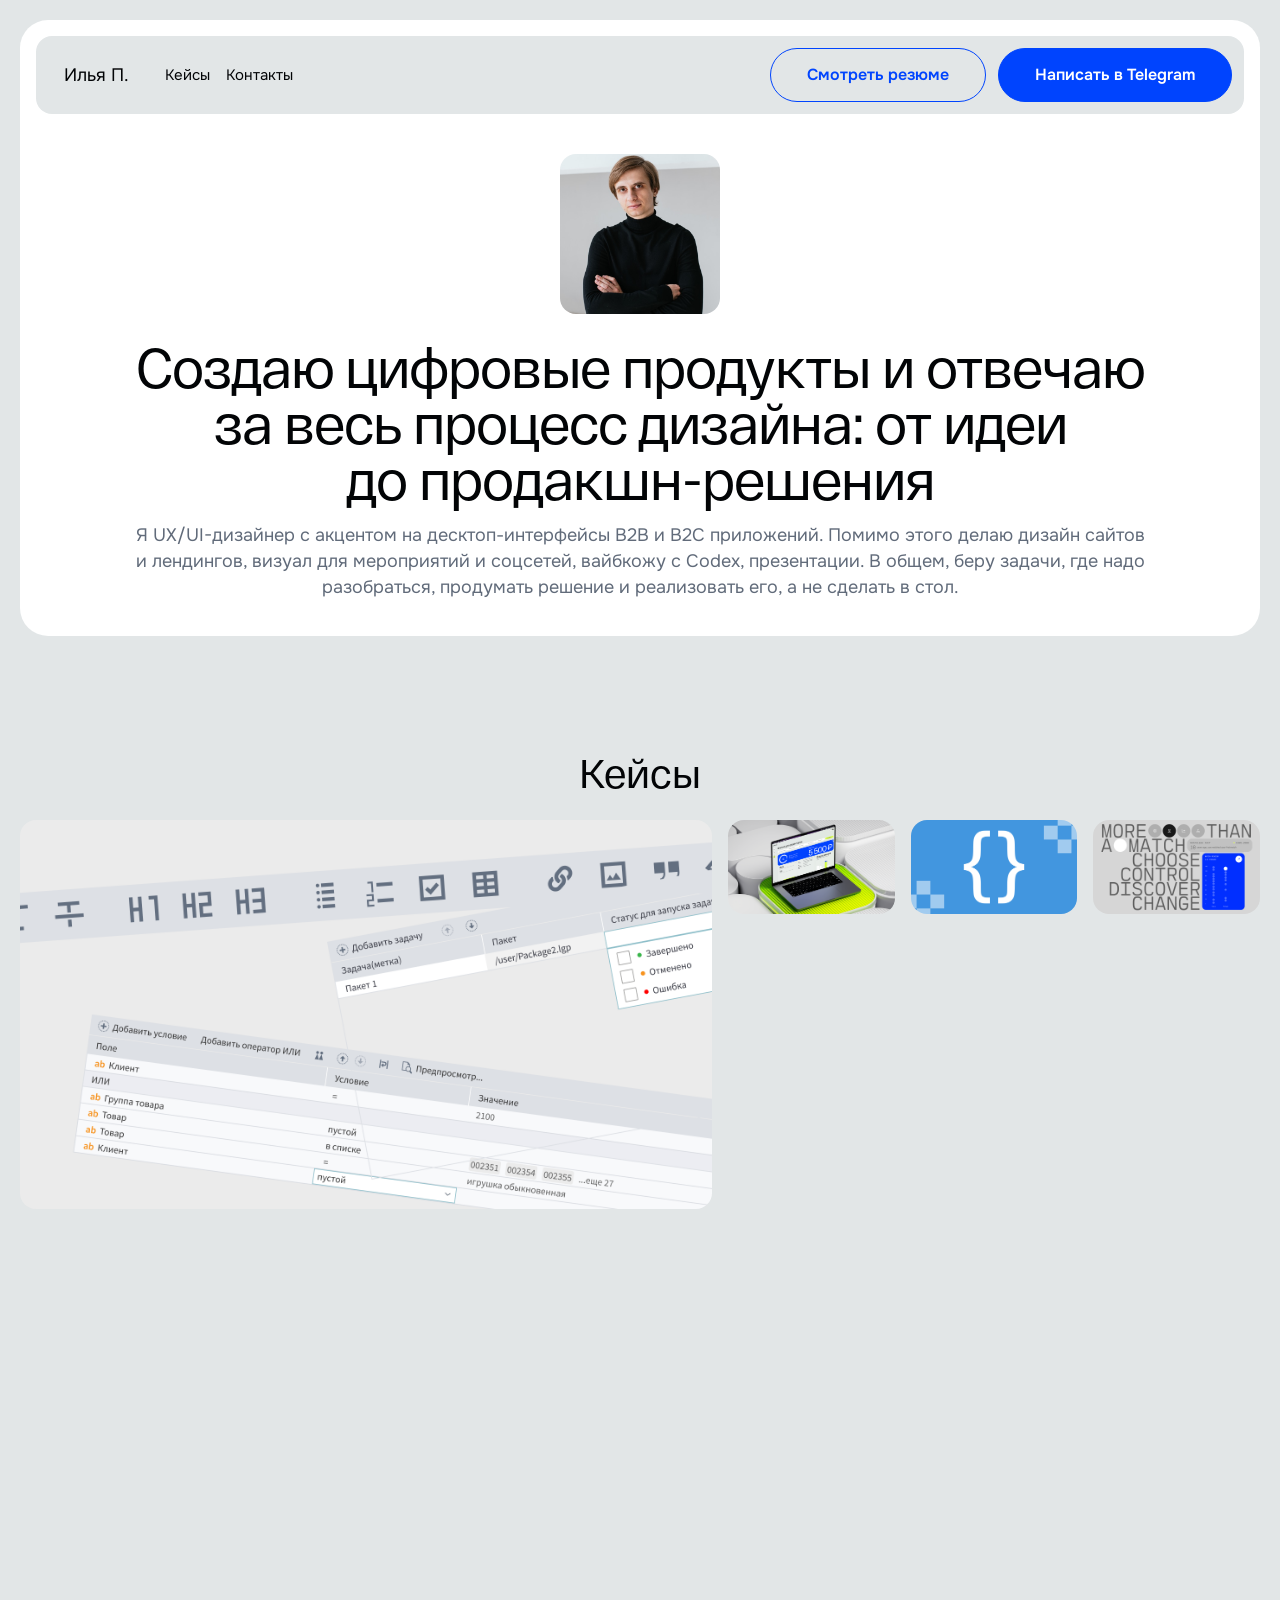
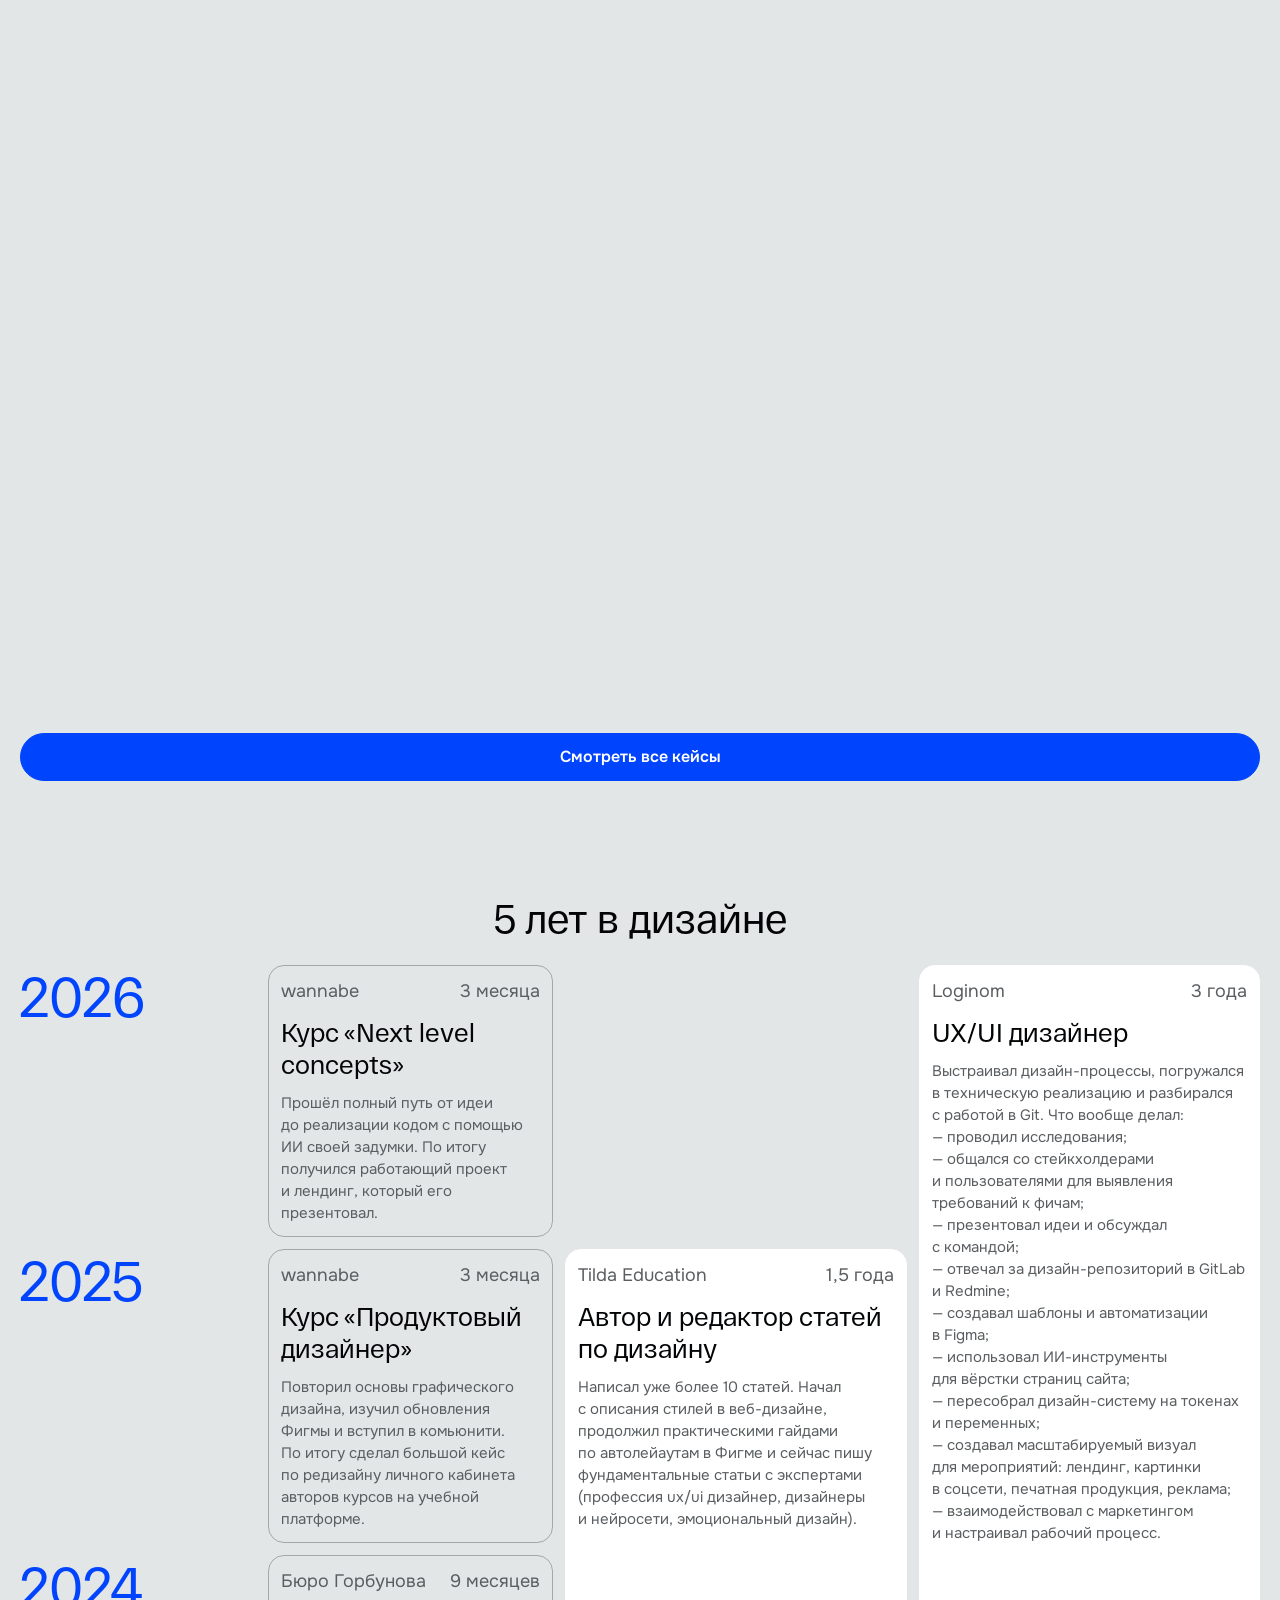
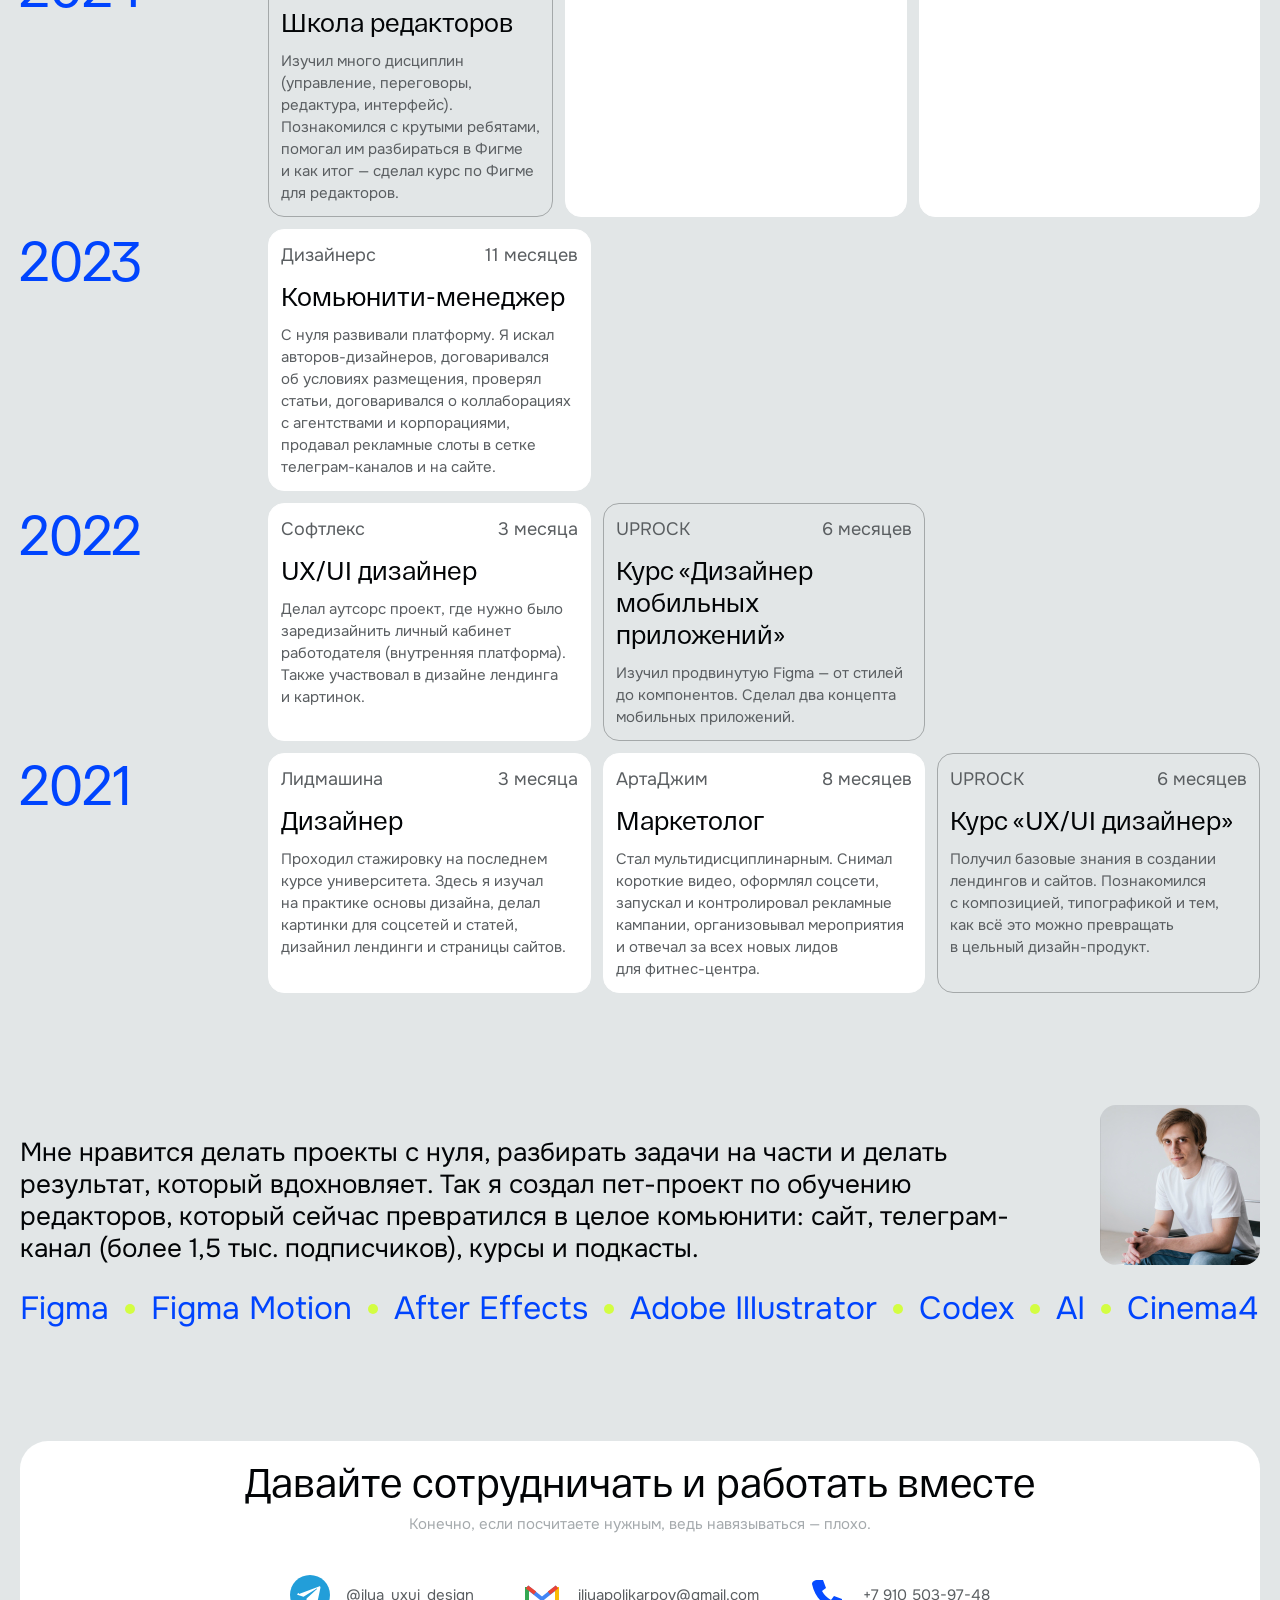
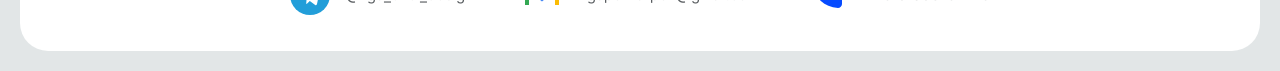
==== commit bc7ca0f9: "Refresh page script cache for case links" ====
--- a/index.html
+++ b/index.html
@@ -27,7 +27,7 @@
     <link rel="preload" href="/fonts/rf-dewi-regular.otf" as="font" type="font/otf" crossorigin />
     <link rel="preload" href="/fonts/onest-cyrillic.woff2" as="font" type="font/woff2" crossorigin />
     <link rel="stylesheet" href="/styles.css?v=20261017-page-gutter" />
-    <script type="module" src="/scripts/site.js?v=20261020-nbsp"></script>
+    <script type="module" src="/scripts/site.js?v=20261024-case-pages"></script>
   </head>
   <body data-page="home">
     <div id="site"></div>
--- a/styles.css
+++ b/styles.css
@@ -308,9 +308,9 @@
 .timeline-early { display: flex; flex-direction: column; gap: 12px; }
 .timeline-late { display: grid; grid-template-columns: 43% minmax(0, 1fr) minmax(0, 1fr); grid-template-rows: auto auto auto; gap: 12px; align-items: stretch; }
 .timeline-late .timeline-year { grid-column: 1; grid-template-columns: 200px minmax(0, 1fr); gap: 48px; }
-.timeline-late .timeline-year--2024 { grid-row: 1; }
+.timeline-late .timeline-year--2026 { grid-row: 1; }
 .timeline-late .timeline-year--2025 { grid-row: 2; }
-.timeline-late .timeline-year--2026 { grid-row: 3; }
+.timeline-late .timeline-year--2024 { grid-row: 3; }
 .timeline-late .experience-grid { grid-template-columns: minmax(0, 1fr); }
 .timeline-late .experience-card--tilda { grid-column: 2; grid-row: 2 / 4; }
 .timeline-late .experience-card--loginom { grid-column: 3; grid-row: 1 / 4; }
@@ -535,10 +535,8 @@
   .timeline-year, .timeline-late .timeline-year { display: flex; flex-direction: column; gap: 16px; }
   .timeline-year > h3 { font-size: var(--type-h1-size); }
   .timeline-year--2021, .timeline-year--2022 { grid-column: 1 / -1; }
-  .timeline-year--2023 { grid-column: 1; }
-  .timeline-late .timeline-year--2024 { grid-column: 2; grid-row: auto; }
-  .timeline-late .timeline-year--2025 { grid-column: 1; grid-row: auto; }
-  .timeline-late .timeline-year--2026 { grid-column: 2; grid-row: auto; }
+  .timeline-year--2023, .timeline-late .timeline-year--2024, .timeline-late .timeline-year--2026 { grid-column: 1; grid-row: auto; }
+  .timeline-late .timeline-year--2025 { grid-column: 2; grid-row: auto; }
   .timeline-early .experience-grid { grid-template-columns: repeat(3, minmax(0, 1fr)); }
   .timeline-late .experience-grid { grid-template-columns: minmax(0, 1fr); }
   .timeline .experience-card--tilda, .timeline .experience-card--loginom { grid-column: 1 / -1; grid-row: auto; }
@@ -707,3 +705,80 @@
   .featured-track { display: grid !important; grid-template-columns: minmax(0, 1fr) !important; transform: none !important; }
   .featured-card { display: block; }
 }
+
+/* Long-form case pages */
+.case-detail-content { max-width: 2040px; width: 100%; margin-inline: auto; gap: var(--section-gap); }
+.case-detail__cover { width: 100%; padding: 16px; display: flex; flex-direction: column; gap: 64px; border-radius: var(--radius-l); }
+.case-detail__intro { width: min(100%, 1300px); margin: 0 auto; padding: 8px 0 24px; display: flex; flex-direction: column; align-items: center; gap: 20px; text-align: center; }
+.case-detail__back { align-self: flex-start; color: var(--accent-1); font-size: var(--type-t3-size); text-decoration: none; }
+.case-detail__back:hover { text-decoration: underline; }
+.case-detail__eyebrow { color: var(--text-tertiary); font-size: var(--type-t3-size); line-height: var(--type-t3-line); }
+.case-detail__intro h1 { max-width: 1200px; font-size: var(--type-h1-size); line-height: var(--type-h1-line); letter-spacing: var(--type-h1-tracking); font-weight: 400; }
+.case-detail__intro p { max-width: 1000px; color: var(--text-tertiary); font-size: var(--type-t2-size); line-height: var(--type-t2-line); }
+.case-detail__tasks { display: flex; flex-direction: column; gap: var(--section-gap); }
+.case-detail__task { padding: clamp(20px, 3.2vw, 56px); display: flex; flex-direction: column; gap: 32px; border-radius: var(--radius-l); background: var(--surface); }
+.case-detail__task-heading { max-width: 1100px; display: flex; flex-direction: column; gap: 12px; }
+.case-detail__task-heading h2, .case-detail__event-gallery h2 { font-size: var(--type-h2-size); line-height: var(--type-h2-line); letter-spacing: var(--type-h2-tracking); font-weight: 400; }
+.case-detail__text-grid, .case-detail__event-summary { display: grid; grid-template-columns: repeat(3, minmax(0, 1fr)); gap: 12px; }
+.case-detail__text-card { min-width: 0; padding: clamp(16px, 1.6vw, 28px); display: flex; flex-direction: column; gap: 16px; border-radius: var(--radius-m); background: var(--background-1); }
+.case-detail__text-card h2, .case-detail__text-card h3, .case-detail__result h2, .case-detail__result h3 { font-family: var(--font-heading); font-size: var(--type-h3-size); line-height: var(--type-h3-line); font-weight: 400; }
+.case-detail__text-card p, .case-detail__result p { color: var(--text-secondary); font-size: var(--type-t2-size); line-height: var(--type-t2-line); }
+.case-detail__media, .case-detail__event-gallery { display: flex; flex-direction: column; gap: 16px; }
+.case-detail__media > h3 { font-family: var(--font-heading); font-size: var(--type-h3-size); line-height: var(--type-h3-line); font-weight: 400; }
+.case-detail__gallery { display: grid; grid-template-columns: repeat(3, minmax(0, 1fr)); align-items: start; gap: 12px; }
+.case-detail__gallery figure { min-width: 0; margin: 0; overflow: hidden; border-radius: var(--radius-s); background: var(--background-1); }
+.case-detail__gallery img { width: 100%; height: auto; aspect-ratio: 1500 / 900; object-fit: contain; }
+.case-detail__gallery figure.is-square img { aspect-ratio: 1; }
+.case-detail__event-gallery { padding: clamp(20px, 3.2vw, 56px); border-radius: var(--radius-l); background: var(--surface); gap: 28px; }
+.case-detail__event-gallery .case-detail__gallery figure:nth-child(n + 17) img { aspect-ratio: 1; }
+.case-detail__event-summary { margin-bottom: calc(var(--section-gap) * -0.65); }
+.case-detail__landing-links { display: flex; flex-wrap: wrap; justify-content: center; gap: 12px; }
+.case-detail__landing-button { min-height: 64px; padding: 16px 28px; display: inline-flex; align-items: center; justify-content: center; gap: 12px; border: 1px solid var(--accent-2); border-radius: var(--radius-xl); color: var(--text-primary); background: var(--accent-2); font-size: var(--type-t2-size); text-decoration: none; transition: color 180ms ease, background-color 180ms ease, transform 180ms ease; }
+.case-detail__landing-button:hover { color: var(--accent-2); background: var(--text-primary); transform: translateY(-2px); }
+.case-detail__landing-button:focus-visible { outline-color: var(--text-primary); }
+.case-detail__result { padding: clamp(24px, 4vw, 64px); display: flex; flex-direction: column; gap: 16px; border-radius: var(--radius-l); background: var(--accent-2); }
+.case-detail__result p { max-width: 1400px; color: var(--text-primary); }
+
+@media (min-width: 768px) and (max-width: 1139px) {
+  .case-detail__cover { gap: 40px; }
+  .case-detail__text-grid, .case-detail__event-summary { grid-template-columns: repeat(2, minmax(0, 1fr)); }
+  .case-detail__text-card:last-child:nth-child(odd) { grid-column: 1 / -1; }
+  .case-detail__gallery { grid-template-columns: repeat(2, minmax(0, 1fr)); }
+}
+
+@media (max-width: 767px) {
+  .case-detail-content { gap: var(--section-gap); }
+  .case-detail__cover { padding: 8px; gap: 24px; border-radius: 24px; }
+  .case-detail__intro { padding: 0 8px 16px; align-items: stretch; gap: 12px; text-align: left; }
+  .case-detail__back { align-self: flex-start; }
+  .case-detail__intro h1 { font-size: var(--type-h1-size); line-height: var(--type-h1-line); letter-spacing: var(--type-h1-tracking); }
+  .case-detail__intro p { font-size: var(--type-t2-size); line-height: var(--type-t2-line); }
+  .case-detail__tasks { gap: var(--section-gap); }
+  .case-detail__task, .case-detail__event-gallery { padding: 16px; gap: 20px; border-radius: 20px; }
+  .case-detail__task-heading h2, .case-detail__event-gallery h2 { font-size: var(--type-h2-size); line-height: var(--type-h2-line); }
+  .case-detail__text-grid, .case-detail__event-summary { grid-template-columns: minmax(0, 1fr); gap: 8px; }
+  .case-detail__text-card { padding: 16px; gap: 8px; border-radius: 12px; }
+  .case-detail__text-card h2, .case-detail__text-card h3, .case-detail__result h2, .case-detail__result h3 { font-size: var(--type-h3-size); line-height: var(--type-h3-line); }
+  .case-detail__text-card p, .case-detail__result p { font-size: var(--type-t3-size); line-height: var(--type-t3-line); }
+  .case-detail__gallery { grid-template-columns: minmax(0, 1fr); gap: 8px; }
+  .case-detail__gallery figure { border-radius: 12px; }
+  .case-detail__gallery img { aspect-ratio: 384 / 234; }
+  .case-detail__event-summary { margin: 0; }
+  .case-detail__landing-links { align-items: stretch; flex-direction: column; }
+  .case-detail__landing-button { width: 100%; min-height: 52px; padding: 12px 16px; font-size: var(--type-t3-size); }
+  .case-detail__result { padding: 20px; gap: 8px; border-radius: 20px; }
+}
+
+@media (min-width: 450px) and (max-width: 767px) {
+  .case-detail__media .case-detail__gallery { width: min(100%, 500px); margin-inline: auto; }
+  .case-detail__event-gallery .case-detail__gallery { grid-template-columns: repeat(2, minmax(0, 1fr)); }
+}
+
+@media (max-width: 449px) {
+  .case-detail__media .case-detail__gallery { width: 100%; }
+  .case-detail__event-gallery .case-detail__gallery { grid-template-columns: minmax(0, 1fr); }
+}
+
+@media (prefers-reduced-motion: reduce) {
+  .case-detail__landing-button { transform: none; }
+}
